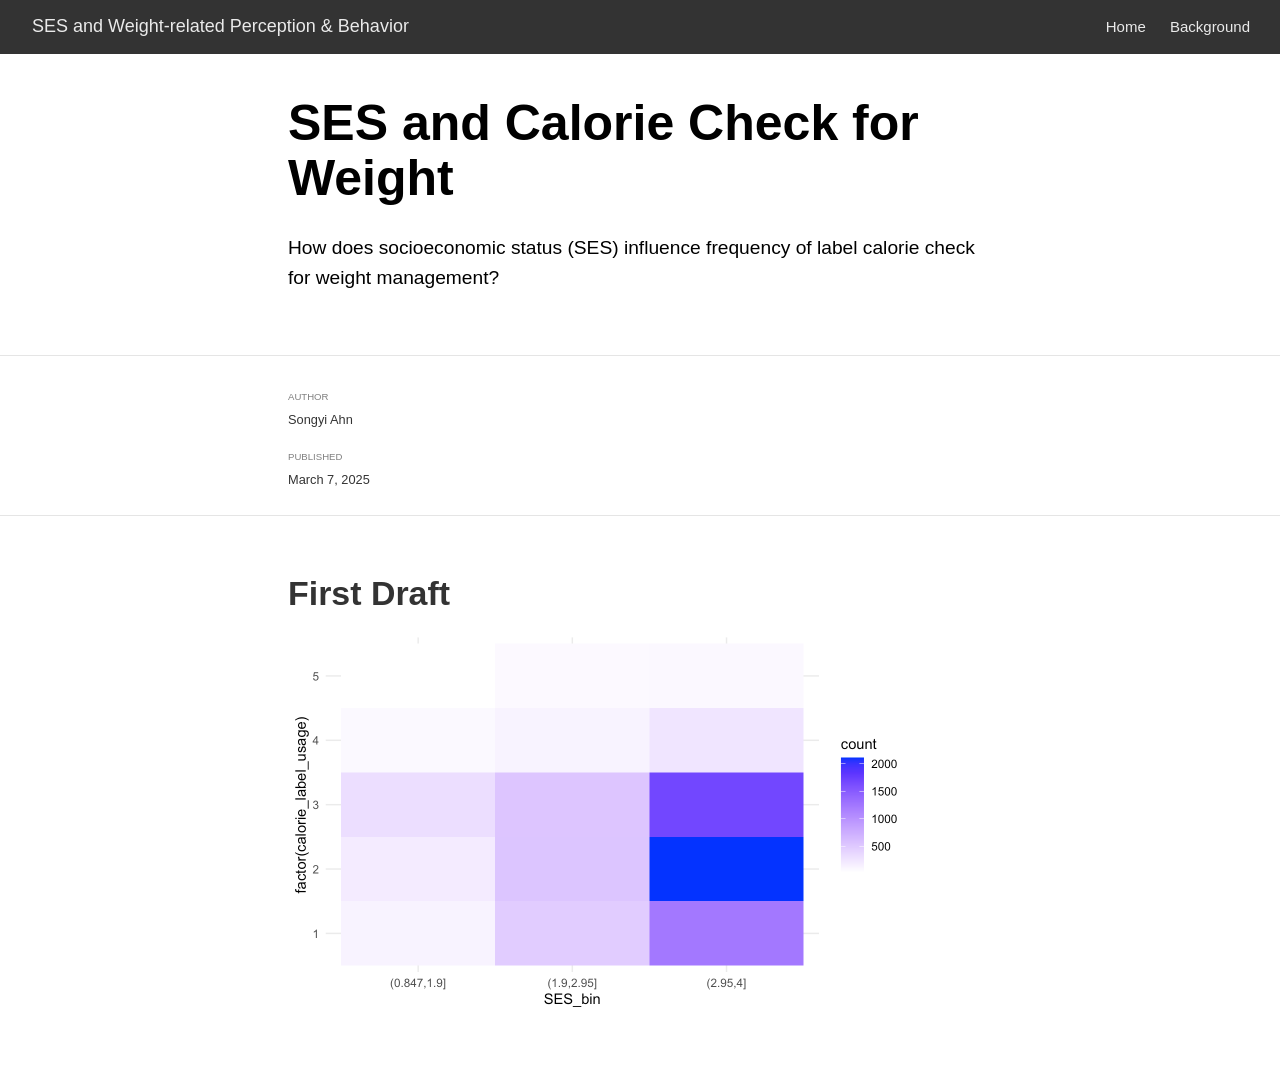
==== docs/posts/2025-03-07-ses-and-calorie-check-for-weight/index.html @ 49b65d19 "label check2" ====
<!DOCTYPE html>

<html xmlns="http://www.w3.org/1999/xhtml" lang="" xml:lang="">

<head>
  <meta charset="utf-8"/>
  <meta name="viewport" content="width=device-width, initial-scale=1"/>
  <meta http-equiv="X-UA-Compatible" content="IE=Edge,chrome=1"/>
  <meta name="generator" content="distill" />

  <style type="text/css">
  /* Hide doc at startup (prevent jankiness while JS renders/transforms) */
  body {
    visibility: hidden;
  }
  </style>

 <!--radix_placeholder_import_source-->
 <!--/radix_placeholder_import_source-->

<style type="text/css">code{white-space: pre;}</style>
<style type="text/css" data-origin="pandoc">
pre > code.sourceCode { white-space: pre; position: relative; }
pre > code.sourceCode > span { line-height: 1.25; }
pre > code.sourceCode > span:empty { height: 1.2em; }
.sourceCode { overflow: visible; }
code.sourceCode > span { color: inherit; text-decoration: inherit; }
div.sourceCode { margin: 1em 0; }
pre.sourceCode { margin: 0; }
@media screen {
div.sourceCode { overflow: auto; }
}
@media print {
pre > code.sourceCode { white-space: pre-wrap; }
pre > code.sourceCode > span { display: inline-block; text-indent: -5em; padding-left: 5em; }
}
pre.numberSource code
  { counter-reset: source-line 0; }
pre.numberSource code > span
  { position: relative; left: -4em; counter-increment: source-line; }
pre.numberSource code > span > a:first-child::before
  { content: counter(source-line);
    position: relative; left: -1em; text-align: right; vertical-align: baseline;
    border: none; display: inline-block;
    -webkit-touch-callout: none; -webkit-user-select: none;
    -khtml-user-select: none; -moz-user-select: none;
    -ms-user-select: none; user-select: none;
    padding: 0 4px; width: 4em;
    color: #aaaaaa;
  }
pre.numberSource { margin-left: 3em; border-left: 1px solid #aaaaaa;  padding-left: 4px; }
div.sourceCode
  { color: #00769e; background-color: #f1f3f5; }
@media screen {
pre > code.sourceCode > span > a:first-child::before { text-decoration: underline; }
}
code span { color: #00769e; } /* Normal */
code span.al { color: #ad0000; } /* Alert */
code span.an { color: #5e5e5e; } /* Annotation */
code span.at { color: #657422; } /* Attribute */
code span.bn { color: #ad0000; } /* BaseN */
code span.bu { } /* BuiltIn */
code span.cf { color: #00769e; } /* ControlFlow */
code span.ch { color: #20794d; } /* Char */
code span.cn { color: #8f5902; } /* Constant */
code span.co { color: #5e5e5e; } /* Comment */
code span.cv { color: #5e5e5e; font-style: italic; } /* CommentVar */
code span.do { color: #5e5e5e; font-style: italic; } /* Documentation */
code span.dt { color: #ad0000; } /* DataType */
code span.dv { color: #ad0000; } /* DecVal */
code span.er { color: #ad0000; } /* Error */
code span.ex { } /* Extension */
code span.fl { color: #ad0000; } /* Float */
code span.fu { color: #4758ab; } /* Function */
code span.im { } /* Import */
code span.in { color: #5e5e5e; } /* Information */
code span.kw { color: #00769e; } /* Keyword */
code span.op { color: #5e5e5e; } /* Operator */
code span.ot { color: #00769e; } /* Other */
code span.pp { color: #ad0000; } /* Preprocessor */
code span.sc { color: #5e5e5e; } /* SpecialChar */
code span.ss { color: #20794d; } /* SpecialString */
code span.st { color: #20794d; } /* String */
code span.va { color: #111111; } /* Variable */
code span.vs { color: #20794d; } /* VerbatimString */
code span.wa { color: #5e5e5e; font-style: italic; } /* Warning */
</style>


  <!--radix_placeholder_meta_tags-->
<title>SES and Weight-related Perception &amp; Behavior: SES and Calorie Check for Weight</title>

<meta property="description" itemprop="description" content="How does socioeconomic status (SES) influence frequency of label calorie check for weight management?"/>


<!--  https://schema.org/Article -->
<meta property="article:published" itemprop="datePublished" content="2025-03-07"/>
<meta property="article:created" itemprop="dateCreated" content="2025-03-07"/>
<meta name="article:author" content="Songyi Ahn"/>

<!--  https://developers.facebook.com/docs/sharing/webmasters#markup -->
<meta property="og:title" content="SES and Weight-related Perception &amp; Behavior: SES and Calorie Check for Weight"/>
<meta property="og:type" content="article"/>
<meta property="og:description" content="How does socioeconomic status (SES) influence frequency of label calorie check for weight management?"/>
<meta property="og:locale" content="en_US"/>
<meta property="og:site_name" content="SES and Weight-related Perception &amp; Behavior"/>

<!--  https://dev.twitter.com/cards/types/summary -->
<meta property="twitter:card" content="summary"/>
<meta property="twitter:title" content="SES and Weight-related Perception &amp; Behavior: SES and Calorie Check for Weight"/>
<meta property="twitter:description" content="How does socioeconomic status (SES) influence frequency of label calorie check for weight management?"/>

<!--/radix_placeholder_meta_tags-->
  <!--radix_placeholder_rmarkdown_metadata-->

<script type="text/json" id="radix-rmarkdown-metadata">
{"type":"list","attributes":{"names":{"type":"character","attributes":{},"value":["title","description","author","date","output"]}},"value":[{"type":"character","attributes":{},"value":["SES and Calorie Check for Weight"]},{"type":"character","attributes":{},"value":["How does socioeconomic status (SES) influence frequency of label calorie check for weight management?"]},{"type":"list","attributes":{},"value":[{"type":"list","attributes":{"names":{"type":"character","attributes":{},"value":["name"]}},"value":[{"type":"character","attributes":{},"value":["Songyi Ahn"]}]}]},{"type":"character","attributes":{},"value":["2025-03-07"]},{"type":"list","attributes":{"names":{"type":"character","attributes":{},"value":["distill::distill_article"]}},"value":[{"type":"list","attributes":{"names":{"type":"character","attributes":{},"value":["self_contained"]}},"value":[{"type":"logical","attributes":{},"value":[false]}]}]}]}
</script>
<!--/radix_placeholder_rmarkdown_metadata-->
  
  <script type="text/json" id="radix-resource-manifest">
  {"type":"character","attributes":{},"value":["ses-and-calorie-check-for-weight_files/figure-html5/unnamed-chunk-3-1.png"]}
  </script>
  <!--radix_placeholder_navigation_in_header-->
<meta name="distill:offset" content="../.."/>

<script type="application/javascript">

  window.headroom_prevent_pin = false;

  window.document.addEventListener("DOMContentLoaded", function (event) {

    // initialize headroom for banner
    var header = $('header').get(0);
    var headerHeight = header.offsetHeight;
    var headroom = new Headroom(header, {
      tolerance: 5,
      onPin : function() {
        if (window.headroom_prevent_pin) {
          window.headroom_prevent_pin = false;
          headroom.unpin();
        }
      }
    });
    headroom.init();
    if(window.location.hash)
      headroom.unpin();
    $(header).addClass('headroom--transition');

    // offset scroll location for banner on hash change
    // (see: https://github.com/WickyNilliams/headroom.js/issues/38)
    window.addEventListener("hashchange", function(event) {
      window.scrollTo(0, window.pageYOffset - (headerHeight + 25));
    });

    // responsive menu
    $('.distill-site-header').each(function(i, val) {
      var topnav = $(this);
      var toggle = topnav.find('.nav-toggle');
      toggle.on('click', function() {
        topnav.toggleClass('responsive');
      });
    });

    // nav dropdowns
    $('.nav-dropbtn').click(function(e) {
      $(this).next('.nav-dropdown-content').toggleClass('nav-dropdown-active');
      $(this).parent().siblings('.nav-dropdown')
         .children('.nav-dropdown-content').removeClass('nav-dropdown-active');
    });
    $("body").click(function(e){
      $('.nav-dropdown-content').removeClass('nav-dropdown-active');
    });
    $(".nav-dropdown").click(function(e){
      e.stopPropagation();
    });
  });
</script>

<style type="text/css">

/* Theme (user-documented overrideables for nav appearance) */

.distill-site-nav {
  color: rgba(255, 255, 255, 0.8);
  background-color: #0F2E3D;
  font-size: 15px;
  font-weight: 300;
}

.distill-site-nav a {
  color: inherit;
  text-decoration: none;
}

.distill-site-nav a:hover {
  color: white;
}

@media print {
  .distill-site-nav {
    display: none;
  }
}

.distill-site-header {

}

.distill-site-footer {

}


/* Site Header */

.distill-site-header {
  width: 100%;
  box-sizing: border-box;
  z-index: 3;
}

.distill-site-header .nav-left {
  display: inline-block;
  margin-left: 8px;
}

@media screen and (max-width: 768px) {
  .distill-site-header .nav-left {
    margin-left: 0;
  }
}


.distill-site-header .nav-right {
  float: right;
  margin-right: 8px;
}

.distill-site-header a,
.distill-site-header .title {
  display: inline-block;
  text-align: center;
  padding: 14px 10px 14px 10px;
}

.distill-site-header .title {
  font-size: 18px;
  min-width: 150px;
}

.distill-site-header .logo {
  padding: 0;
}

.distill-site-header .logo img {
  display: none;
  max-height: 20px;
  width: auto;
  margin-bottom: -4px;
}

.distill-site-header .nav-image img {
  max-height: 18px;
  width: auto;
  display: inline-block;
  margin-bottom: -3px;
}



@media screen and (min-width: 1000px) {
  .distill-site-header .logo img {
    display: inline-block;
  }
  .distill-site-header .nav-left {
    margin-left: 20px;
  }
  .distill-site-header .nav-right {
    margin-right: 20px;
  }
  .distill-site-header .title {
    padding-left: 12px;
  }
}


.distill-site-header .nav-toggle {
  display: none;
}

.nav-dropdown {
  display: inline-block;
  position: relative;
}

.nav-dropdown .nav-dropbtn {
  border: none;
  outline: none;
  color: rgba(255, 255, 255, 0.8);
  padding: 16px 10px;
  background-color: transparent;
  font-family: inherit;
  font-size: inherit;
  font-weight: inherit;
  margin: 0;
  margin-top: 1px;
  z-index: 2;
}

.nav-dropdown-content {
  display: none;
  position: absolute;
  background-color: white;
  min-width: 200px;
  border: 1px solid rgba(0,0,0,0.15);
  border-radius: 4px;
  box-shadow: 0px 8px 16px 0px rgba(0,0,0,0.1);
  z-index: 1;
  margin-top: 2px;
  white-space: nowrap;
  padding-top: 4px;
  padding-bottom: 4px;
}

.nav-dropdown-content hr {
  margin-top: 4px;
  margin-bottom: 4px;
  border: none;
  border-bottom: 1px solid rgba(0, 0, 0, 0.1);
}

.nav-dropdown-active {
  display: block;
}

.nav-dropdown-content a, .nav-dropdown-content .nav-dropdown-header {
  color: black;
  padding: 6px 24px;
  text-decoration: none;
  display: block;
  text-align: left;
}

.nav-dropdown-content .nav-dropdown-header {
  display: block;
  padding: 5px 24px;
  padding-bottom: 0;
  text-transform: uppercase;
  font-size: 14px;
  color: #999999;
  white-space: nowrap;
}

.nav-dropdown:hover .nav-dropbtn {
  color: white;
}

.nav-dropdown-content a:hover {
  background-color: #ddd;
  color: black;
}

.nav-right .nav-dropdown-content {
  margin-left: -45%;
  right: 0;
}

@media screen and (max-width: 768px) {
  .distill-site-header a, .distill-site-header .nav-dropdown  {display: none;}
  .distill-site-header a.nav-toggle {
    float: right;
    display: block;
  }
  .distill-site-header .title {
    margin-left: 0;
  }
  .distill-site-header .nav-right {
    margin-right: 0;
  }
  .distill-site-header {
    overflow: hidden;
  }
  .nav-right .nav-dropdown-content {
    margin-left: 0;
  }
}


@media screen and (max-width: 768px) {
  .distill-site-header.responsive {position: relative; min-height: 500px; }
  .distill-site-header.responsive a.nav-toggle {
    position: absolute;
    right: 0;
    top: 0;
  }
  .distill-site-header.responsive a,
  .distill-site-header.responsive .nav-dropdown {
    display: block;
    text-align: left;
  }
  .distill-site-header.responsive .nav-left,
  .distill-site-header.responsive .nav-right {
    width: 100%;
  }
  .distill-site-header.responsive .nav-dropdown {float: none;}
  .distill-site-header.responsive .nav-dropdown-content {position: relative;}
  .distill-site-header.responsive .nav-dropdown .nav-dropbtn {
    display: block;
    width: 100%;
    text-align: left;
  }
}

/* Site Footer */

.distill-site-footer {
  width: 100%;
  overflow: hidden;
  box-sizing: border-box;
  z-index: 3;
  margin-top: 30px;
  padding-top: 30px;
  padding-bottom: 30px;
  text-align: center;
}

/* Headroom */

d-title {
  padding-top: 6rem;
}

@media print {
  d-title {
    padding-top: 4rem;
  }
}

.headroom {
  z-index: 1000;
  position: fixed;
  top: 0;
  left: 0;
  right: 0;
}

.headroom--transition {
  transition: all .4s ease-in-out;
}

.headroom--unpinned {
  top: -100px;
}

.headroom--pinned {
  top: 0;
}

/* adjust viewport for navbar height */
/* helps vertically center bootstrap (non-distill) content */
.min-vh-100 {
  min-height: calc(100vh - 100px) !important;
}

</style>

<script src="../../site_libs/jquery-3.6.0/jquery-3.6.0.min.js"></script>
<link href="../../site_libs/font-awesome-6.5.2/css/all.min.css" rel="stylesheet"/>
<link href="../../site_libs/font-awesome-6.5.2/css/v4-shims.min.css" rel="stylesheet"/>
<script src="../../site_libs/headroom-0.9.4/headroom.min.js"></script>
<script src="../../site_libs/autocomplete-0.37.1/autocomplete.min.js"></script>
<script src="../../site_libs/fuse-6.4.1/fuse.min.js"></script>

<script type="application/javascript">

function getMeta(metaName) {
  var metas = document.getElementsByTagName('meta');
  for (let i = 0; i < metas.length; i++) {
    if (metas[i].getAttribute('name') === metaName) {
      return metas[i].getAttribute('content');
    }
  }
  return '';
}

function offsetURL(url) {
  var offset = getMeta('distill:offset');
  return offset ? offset + '/' + url : url;
}

function createFuseIndex() {

  // create fuse index
  var options = {
    keys: [
      { name: 'title', weight: 20 },
      { name: 'categories', weight: 15 },
      { name: 'description', weight: 10 },
      { name: 'contents', weight: 5 },
    ],
    ignoreLocation: true,
    threshold: 0
  };
  var fuse = new window.Fuse([], options);

  // fetch the main search.json
  return fetch(offsetURL('search.json'))
    .then(function(response) {
      if (response.status == 200) {
        return response.json().then(function(json) {
          // index main articles
          json.articles.forEach(function(article) {
            fuse.add(article);
          });
          // download collections and index their articles
          return Promise.all(json.collections.map(function(collection) {
            return fetch(offsetURL(collection)).then(function(response) {
              if (response.status === 200) {
                return response.json().then(function(articles) {
                  articles.forEach(function(article) {
                    fuse.add(article);
                  });
                })
              } else {
                return Promise.reject(
                  new Error('Unexpected status from search index request: ' +
                            response.status)
                );
              }
            });
          })).then(function() {
            return fuse;
          });
        });

      } else {
        return Promise.reject(
          new Error('Unexpected status from search index request: ' +
                      response.status)
        );
      }
    });
}

window.document.addEventListener("DOMContentLoaded", function (event) {

  // get search element (bail if we don't have one)
  var searchEl = window.document.getElementById('distill-search');
  if (!searchEl)
    return;

  createFuseIndex()
    .then(function(fuse) {

      // make search box visible
      searchEl.classList.remove('hidden');

      // initialize autocomplete
      var options = {
        autoselect: true,
        hint: false,
        minLength: 2,
      };
      window.autocomplete(searchEl, options, [{
        source: function(query, callback) {
          const searchOptions = {
            isCaseSensitive: false,
            shouldSort: true,
            minMatchCharLength: 2,
            limit: 10,
          };
          var results = fuse.search(query, searchOptions);
          callback(results
            .map(function(result) { return result.item; })
          );
        },
        templates: {
          suggestion: function(suggestion) {
            var img = suggestion.preview && Object.keys(suggestion.preview).length > 0
              ? `<img src="${offsetURL(suggestion.preview)}"</img>`
              : '';
            var html = `
              <div class="search-item">
                <h3>${suggestion.title}</h3>
                <div class="search-item-description">
                  ${suggestion.description || ''}
                </div>
                <div class="search-item-preview">
                  ${img}
                </div>
              </div>
            `;
            return html;
          }
        }
      }]).on('autocomplete:selected', function(event, suggestion) {
        window.location.href = offsetURL(suggestion.path);
      });
      // remove inline display style on autocompleter (we want to
      // manage responsive display via css)
      $('.algolia-autocomplete').css("display", "");
    })
    .catch(function(error) {
      console.log(error);
    });

});

</script>

<style type="text/css">

.nav-search {
  font-size: x-small;
}

/* Algolioa Autocomplete */

.algolia-autocomplete {
  display: inline-block;
  margin-left: 10px;
  vertical-align: sub;
  background-color: white;
  color: black;
  padding: 6px;
  padding-top: 8px;
  padding-bottom: 0;
  border-radius: 6px;
  border: 1px #0F2E3D solid;
  width: 180px;
}


@media screen and (max-width: 768px) {
  .distill-site-nav .algolia-autocomplete {
    display: none;
    visibility: hidden;
  }
  .distill-site-nav.responsive .algolia-autocomplete {
    display: inline-block;
    visibility: visible;
  }
  .distill-site-nav.responsive .algolia-autocomplete .aa-dropdown-menu {
    margin-left: 0;
    width: 400px;
    max-height: 400px;
  }
}

.algolia-autocomplete .aa-input, .algolia-autocomplete .aa-hint {
  width: 90%;
  outline: none;
  border: none;
}

.algolia-autocomplete .aa-hint {
  color: #999;
}
.algolia-autocomplete .aa-dropdown-menu {
  width: 550px;
  max-height: 70vh;
  overflow-x: visible;
  overflow-y: scroll;
  padding: 5px;
  margin-top: 3px;
  margin-left: -150px;
  background-color: #fff;
  border-radius: 5px;
  border: 1px solid #999;
  border-top: none;
}

.algolia-autocomplete .aa-dropdown-menu .aa-suggestion {
  cursor: pointer;
  padding: 5px 4px;
  border-bottom: 1px solid #eee;
}

.algolia-autocomplete .aa-dropdown-menu .aa-suggestion:last-of-type {
  border-bottom: none;
  margin-bottom: 2px;
}

.algolia-autocomplete .aa-dropdown-menu .aa-suggestion .search-item {
  overflow: hidden;
  font-size: 0.8em;
  line-height: 1.4em;
}

.algolia-autocomplete .aa-dropdown-menu .aa-suggestion .search-item h3 {
  font-size: 1rem;
  margin-block-start: 0;
  margin-block-end: 5px;
}

.algolia-autocomplete .aa-dropdown-menu .aa-suggestion .search-item-description {
  display: inline-block;
  overflow: hidden;
  height: 2.8em;
  width: 80%;
  margin-right: 4%;
}

.algolia-autocomplete .aa-dropdown-menu .aa-suggestion .search-item-preview {
  display: inline-block;
  width: 15%;
}

.algolia-autocomplete .aa-dropdown-menu .aa-suggestion .search-item-preview img {
  height: 3em;
  width: auto;
  display: none;
}

.algolia-autocomplete .aa-dropdown-menu .aa-suggestion .search-item-preview img[src] {
  display: initial;
}

.algolia-autocomplete .aa-dropdown-menu .aa-suggestion.aa-cursor {
  background-color: #eee;
}
.algolia-autocomplete .aa-dropdown-menu .aa-suggestion em {
  font-weight: bold;
  font-style: normal;
}

</style>


<!--/radix_placeholder_navigation_in_header-->
  <!--radix_placeholder_distill-->

<style type="text/css">

body {
  background-color: white;
}

.pandoc-table {
  width: 100%;
}

.pandoc-table>caption {
  margin-bottom: 10px;
}

.pandoc-table th:not([align]) {
  text-align: left;
}

.pagedtable-footer {
  font-size: 15px;
}

d-byline .byline {
  grid-template-columns: 2fr 2fr;
}

d-byline .byline h3 {
  margin-block-start: 1.5em;
}

d-byline .byline .authors-affiliations h3 {
  margin-block-start: 0.5em;
}

.authors-affiliations .orcid-id {
  width: 16px;
  height:16px;
  margin-left: 4px;
  margin-right: 4px;
  vertical-align: middle;
  padding-bottom: 2px;
}

d-title .dt-tags {
  margin-top: 1em;
  grid-column: text;
}

.dt-tags .dt-tag {
  text-decoration: none;
  display: inline-block;
  color: rgba(0,0,0,0.6);
  padding: 0em 0.4em;
  margin-right: 0.5em;
  margin-bottom: 0.4em;
  font-size: 70%;
  border: 1px solid rgba(0,0,0,0.2);
  border-radius: 3px;
  text-transform: uppercase;
  font-weight: 500;
}

d-article table.gt_table td,
d-article table.gt_table th {
  border-bottom: none;
  font-size: 100%;
}

.html-widget {
  margin-bottom: 2.0em;
}

.l-screen-inset {
  padding-right: 16px;
}

.l-screen .caption {
  margin-left: 10px;
}

.shaded {
  background: rgb(247, 247, 247);
  padding-top: 20px;
  padding-bottom: 20px;
  border-top: 1px solid rgba(0, 0, 0, 0.1);
  border-bottom: 1px solid rgba(0, 0, 0, 0.1);
}

.shaded .html-widget {
  margin-bottom: 0;
  border: 1px solid rgba(0, 0, 0, 0.1);
}

.shaded .shaded-content {
  background: white;
}

.text-output {
  margin-top: 0;
  line-height: 1.5em;
}

.hidden {
  display: none !important;
}

hr.section-separator {
  border: none;
  border-top: 1px solid rgba(0, 0, 0, 0.1);
  margin: 0px;
}


d-byline {
  border-top: none;
}

d-article {
  padding-top: 2.5rem;
  padding-bottom: 30px;
  border-top: none;
}

d-appendix {
  padding-top: 30px;
}

d-article>p>img {
  width: 100%;
}

d-article h2 {
  margin: 1rem 0 1.5rem 0;
}

d-article h3 {
  margin-top: 1.5rem;
}

d-article iframe {
  border: 1px solid rgba(0, 0, 0, 0.1);
  margin-bottom: 2.0em;
  width: 100%;
}

/* Tweak code blocks */

d-article div.sourceCode code,
d-article pre code {
  font-family: Consolas, Monaco, 'Andale Mono', 'Ubuntu Mono', monospace;
}

d-article pre,
d-article div.sourceCode,
d-article div.sourceCode pre {
  overflow: auto;
}

d-article div.sourceCode {
  background-color: white;
}

d-article div.sourceCode pre {
  padding-left: 10px;
  font-size: 12px;
  border-left: 2px solid rgba(0,0,0,0.1);
}

d-article pre {
  font-size: 12px;
  color: black;
  background: none;
  margin-top: 0;
  text-align: left;
  white-space: pre;
  word-spacing: normal;
  word-break: normal;
  word-wrap: normal;
  line-height: 1.5;

  -moz-tab-size: 4;
  -o-tab-size: 4;
  tab-size: 4;

  -webkit-hyphens: none;
  -moz-hyphens: none;
  -ms-hyphens: none;
  hyphens: none;
}

d-article pre a {
  border-bottom: none;
}

d-article pre a:hover {
  border-bottom: none;
  text-decoration: underline;
}

d-article details {
  grid-column: text;
  margin-bottom: 0.8em;
}

@media(min-width: 768px) {

d-article pre,
d-article div.sourceCode,
d-article div.sourceCode pre {
  overflow: visible !important;
}

d-article div.sourceCode pre {
  padding-left: 18px;
  font-size: 14px;
}

/* tweak for Pandoc numbered line within distill */
d-article pre.numberSource code > span {
    left: -2em;
}

d-article pre {
  font-size: 14px;
}

}

figure img.external {
  background: white;
  border: 1px solid rgba(0, 0, 0, 0.1);
  box-shadow: 0 1px 8px rgba(0, 0, 0, 0.1);
  padding: 18px;
  box-sizing: border-box;
}

/* CSS for d-contents */

.d-contents {
  grid-column: text;
  color: rgba(0,0,0,0.8);
  font-size: 0.9em;
  padding-bottom: 1em;
  margin-bottom: 1em;
  padding-bottom: 0.5em;
  margin-bottom: 1em;
  padding-left: 0.25em;
  justify-self: start;
}

@media(min-width: 1000px) {
  .d-contents.d-contents-float {
    height: 0;
    grid-column-start: 1;
    grid-column-end: 4;
    justify-self: center;
    padding-right: 3em;
    padding-left: 2em;
  }
}

.d-contents nav h3 {
  font-size: 18px;
  margin-top: 0;
  margin-bottom: 1em;
}

.d-contents li {
  list-style-type: none
}

.d-contents nav > ul {
  padding-left: 0;
}

.d-contents ul {
  padding-left: 1em
}

.d-contents nav ul li {
  margin-top: 0.6em;
  margin-bottom: 0.2em;
}

.d-contents nav a {
  font-size: 13px;
  border-bottom: none;
  text-decoration: none
  color: rgba(0, 0, 0, 0.8);
}

.d-contents nav a:hover {
  text-decoration: underline solid rgba(0, 0, 0, 0.6)
}

.d-contents nav > ul > li > a {
  font-weight: 600;
}

.d-contents nav > ul > li > ul {
  font-weight: inherit;
}

.d-contents nav > ul > li > ul > li {
  margin-top: 0.2em;
}


.d-contents nav ul {
  margin-top: 0;
  margin-bottom: 0.25em;
}

.d-article-with-toc h2:nth-child(2) {
  margin-top: 0;
}


/* Figure */

.figure {
  position: relative;
  margin-bottom: 2.5em;
  margin-top: 1.5em;
}

.figure .caption {
  color: rgba(0, 0, 0, 0.6);
  font-size: 12px;
  line-height: 1.5em;
}

.figure img.external {
  background: white;
  border: 1px solid rgba(0, 0, 0, 0.1);
  box-shadow: 0 1px 8px rgba(0, 0, 0, 0.1);
  padding: 18px;
  box-sizing: border-box;
}

.figure .caption a {
  color: rgba(0, 0, 0, 0.6);
}

.figure .caption b,
.figure .caption strong, {
  font-weight: 600;
  color: rgba(0, 0, 0, 1.0);
}

/* Citations */

d-article .citation {
  color: inherit;
  cursor: inherit;
}

div.hanging-indent{
  margin-left: 1em; text-indent: -1em;
}

/* Citation hover box */

.tippy-box[data-theme~=light-border] {
  background-color: rgba(250, 250, 250, 0.95);
}

.tippy-content > p {
  margin-bottom: 0;
  padding: 2px;
}


/* Tweak 1000px media break to show more text */

@media(min-width: 1000px) {
  .base-grid,
  distill-header,
  d-title,
  d-abstract,
  d-article,
  d-appendix,
  distill-appendix,
  d-byline,
  d-footnote-list,
  d-citation-list,
  distill-footer {
    grid-template-columns: [screen-start] 1fr [page-start kicker-start] 80px [middle-start] 50px [text-start kicker-end] 65px 65px 65px 65px 65px 65px 65px 65px [text-end gutter-start] 65px [middle-end] 65px [page-end gutter-end] 1fr [screen-end];
    grid-column-gap: 16px;
  }

  .grid {
    grid-column-gap: 16px;
  }

  d-article {
    font-size: 1.06rem;
    line-height: 1.7em;
  }
  figure .caption, .figure .caption, figure figcaption {
    font-size: 13px;
  }
}

@media(min-width: 1180px) {
  .base-grid,
  distill-header,
  d-title,
  d-abstract,
  d-article,
  d-appendix,
  distill-appendix,
  d-byline,
  d-footnote-list,
  d-citation-list,
  distill-footer {
    grid-template-columns: [screen-start] 1fr [page-start kicker-start] 60px [middle-start] 60px [text-start kicker-end] 60px 60px 60px 60px 60px 60px 60px 60px [text-end gutter-start] 60px [middle-end] 60px [page-end gutter-end] 1fr [screen-end];
    grid-column-gap: 32px;
  }

  .grid {
    grid-column-gap: 32px;
  }
}


/* Get the citation styles for the appendix (not auto-injected on render since
   we do our own rendering of the citation appendix) */

d-appendix .citation-appendix,
.d-appendix .citation-appendix {
  font-size: 11px;
  line-height: 15px;
  border-left: 1px solid rgba(0, 0, 0, 0.1);
  padding-left: 18px;
  border: 1px solid rgba(0,0,0,0.1);
  background: rgba(0, 0, 0, 0.02);
  padding: 10px 18px;
  border-radius: 3px;
  color: rgba(150, 150, 150, 1);
  overflow: hidden;
  margin-top: -12px;
  white-space: pre-wrap;
  word-wrap: break-word;
}

/* Include appendix styles here so they can be overridden */

d-appendix {
  contain: layout style;
  font-size: 0.8em;
  line-height: 1.7em;
  margin-top: 60px;
  margin-bottom: 0;
  border-top: 1px solid rgba(0, 0, 0, 0.1);
  color: rgba(0,0,0,0.5);
  padding-top: 60px;
  padding-bottom: 48px;
}

d-appendix h3 {
  grid-column: page-start / text-start;
  font-size: 15px;
  font-weight: 500;
  margin-top: 1em;
  margin-bottom: 0;
  color: rgba(0,0,0,0.65);
}

d-appendix h3 + * {
  margin-top: 1em;
}

d-appendix ol {
  padding: 0 0 0 15px;
}

@media (min-width: 768px) {
  d-appendix ol {
    padding: 0 0 0 30px;
    margin-left: -30px;
  }
}

d-appendix li {
  margin-bottom: 1em;
}

d-appendix a {
  color: rgba(0, 0, 0, 0.6);
}

d-appendix > * {
  grid-column: text;
}

d-appendix > d-footnote-list,
d-appendix > d-citation-list,
d-appendix > distill-appendix {
  grid-column: screen;
}

/* Include footnote styles here so they can be overridden */

d-footnote-list {
  contain: layout style;
}

d-footnote-list > * {
  grid-column: text;
}

d-footnote-list a.footnote-backlink {
  color: rgba(0,0,0,0.3);
  padding-left: 0.5em;
}



/* Anchor.js */

.anchorjs-link {
  /*transition: all .25s linear; */
  text-decoration: none;
  border-bottom: none;
}
*:hover > .anchorjs-link {
  margin-left: -1.125em !important;
  text-decoration: none;
  border-bottom: none;
}

/* Social footer */

.social_footer {
  margin-top: 30px;
  margin-bottom: 0;
  color: rgba(0,0,0,0.67);
}

.disqus-comments {
  margin-right: 30px;
}

.disqus-comment-count {
  border-bottom: 1px solid rgba(0, 0, 0, 0.4);
  cursor: pointer;
}

#disqus_thread {
  margin-top: 30px;
}

.article-sharing a {
  border-bottom: none;
  margin-right: 8px;
}

.article-sharing a:hover {
  border-bottom: none;
}

.sidebar-section.subscribe {
  font-size: 12px;
  line-height: 1.6em;
}

.subscribe p {
  margin-bottom: 0.5em;
}


.article-footer .subscribe {
  font-size: 15px;
  margin-top: 45px;
}


.sidebar-section.custom {
  font-size: 12px;
  line-height: 1.6em;
}

.custom p {
  margin-bottom: 0.5em;
}

/* Styles for listing layout (hide title) */
.layout-listing d-title, .layout-listing .d-title {
  display: none;
}

/* Styles for posts lists (not auto-injected) */


.posts-with-sidebar {
  padding-left: 45px;
  padding-right: 45px;
}

.posts-list .description h2,
.posts-list .description p {
  font-family: -apple-system, BlinkMacSystemFont, "Segoe UI", Roboto, Oxygen, Ubuntu, Cantarell, "Fira Sans", "Droid Sans", "Helvetica Neue", Arial, sans-serif;
}

.posts-list .description h2 {
  font-weight: 700;
  border-bottom: none;
  padding-bottom: 0;
}

.posts-list h2.post-tag {
  border-bottom: 1px solid rgba(0, 0, 0, 0.2);
  padding-bottom: 12px;
}
.posts-list {
  margin-top: 60px;
  margin-bottom: 24px;
}

.posts-list .post-preview {
  text-decoration: none;
  overflow: hidden;
  display: block;
  border-bottom: 1px solid rgba(0, 0, 0, 0.1);
  padding: 24px 0;
}

.post-preview-last {
  border-bottom: none !important;
}

.posts-list .posts-list-caption {
  grid-column: screen;
  font-weight: 400;
}

.posts-list .post-preview h2 {
  margin: 0 0 6px 0;
  line-height: 1.2em;
  font-style: normal;
  font-size: 24px;
}

.posts-list .post-preview p {
  margin: 0 0 12px 0;
  line-height: 1.4em;
  font-size: 16px;
}

.posts-list .post-preview .thumbnail {
  box-sizing: border-box;
  margin-bottom: 24px;
  position: relative;
  max-width: 500px;
}
.posts-list .post-preview img {
  width: 100%;
  display: block;
}

.posts-list .metadata {
  font-size: 12px;
  line-height: 1.4em;
  margin-bottom: 18px;
}

.posts-list .metadata > * {
  display: inline-block;
}

.posts-list .metadata .publishedDate {
  margin-right: 2em;
}

.posts-list .metadata .dt-authors {
  display: block;
  margin-top: 0.3em;
  margin-right: 2em;
}

.posts-list .dt-tags {
  display: block;
  line-height: 1em;
}

.posts-list .dt-tags .dt-tag {
  display: inline-block;
  color: rgba(0,0,0,0.6);
  padding: 0.3em 0.4em;
  margin-right: 0.2em;
  margin-bottom: 0.4em;
  font-size: 60%;
  border: 1px solid rgba(0,0,0,0.2);
  border-radius: 3px;
  text-transform: uppercase;
  font-weight: 500;
}

.posts-list img {
  opacity: 1;
}

.posts-list img[data-src] {
  opacity: 0;
}

.posts-more {
  clear: both;
}


.posts-sidebar {
  font-size: 16px;
}

.posts-sidebar h3 {
  font-size: 16px;
  margin-top: 0;
  margin-bottom: 0.5em;
  font-weight: 400;
  text-transform: uppercase;
}

.sidebar-section {
  margin-bottom: 30px;
}

.categories ul {
  list-style-type: none;
  margin: 0;
  padding: 0;
}

.categories li {
  color: rgba(0, 0, 0, 0.8);
  margin-bottom: 0;
}

.categories li>a {
  border-bottom: none;
}

.categories li>a:hover {
  border-bottom: 1px solid rgba(0, 0, 0, 0.4);
}

.categories .active {
  font-weight: 600;
}

.categories .category-count {
  color: rgba(0, 0, 0, 0.4);
}


@media(min-width: 768px) {
  .posts-list .post-preview h2 {
    font-size: 26px;
  }
  .posts-list .post-preview .thumbnail {
    float: right;
    width: 30%;
    margin-bottom: 0;
  }
  .posts-list .post-preview .description {
    float: left;
    width: 45%;
  }
  .posts-list .post-preview .metadata {
    float: left;
    width: 20%;
    margin-top: 8px;
  }
  .posts-list .post-preview p {
    margin: 0 0 12px 0;
    line-height: 1.5em;
    font-size: 16px;
  }
  .posts-with-sidebar .posts-list {
    float: left;
    width: 75%;
  }
  .posts-with-sidebar .posts-sidebar {
    float: right;
    width: 20%;
    margin-top: 60px;
    padding-top: 24px;
    padding-bottom: 24px;
  }
}


/* Improve display for browsers without grid (IE/Edge <= 15) */

.downlevel {
  line-height: 1.6em;
  font-family: -apple-system, BlinkMacSystemFont, "Segoe UI", Roboto, Oxygen, Ubuntu, Cantarell, "Fira Sans", "Droid Sans", "Helvetica Neue", Arial, sans-serif;
  margin: 0;
}

.downlevel .d-title {
  padding-top: 6rem;
  padding-bottom: 1.5rem;
}

.downlevel .d-title h1 {
  font-size: 50px;
  font-weight: 700;
  line-height: 1.1em;
  margin: 0 0 0.5rem;
}

.downlevel .d-title p {
  font-weight: 300;
  font-size: 1.2rem;
  line-height: 1.55em;
  margin-top: 0;
}

.downlevel .d-byline {
  padding-top: 0.8em;
  padding-bottom: 0.8em;
  font-size: 0.8rem;
  line-height: 1.8em;
}

.downlevel .section-separator {
  border: none;
  border-top: 1px solid rgba(0, 0, 0, 0.1);
}

.downlevel .d-article {
  font-size: 1.06rem;
  line-height: 1.7em;
  padding-top: 1rem;
  padding-bottom: 2rem;
}


.downlevel .d-appendix {
  padding-left: 0;
  padding-right: 0;
  max-width: none;
  font-size: 0.8em;
  line-height: 1.7em;
  margin-bottom: 0;
  color: rgba(0,0,0,0.5);
  padding-top: 40px;
  padding-bottom: 48px;
}

.downlevel .footnotes ol {
  padding-left: 13px;
}

.downlevel .base-grid,
.downlevel .distill-header,
.downlevel .d-title,
.downlevel .d-abstract,
.downlevel .d-article,
.downlevel .d-appendix,
.downlevel .distill-appendix,
.downlevel .d-byline,
.downlevel .d-footnote-list,
.downlevel .d-citation-list,
.downlevel .distill-footer,
.downlevel .appendix-bottom,
.downlevel .posts-container {
  padding-left: 40px;
  padding-right: 40px;
}

@media(min-width: 768px) {
  .downlevel .base-grid,
  .downlevel .distill-header,
  .downlevel .d-title,
  .downlevel .d-abstract,
  .downlevel .d-article,
  .downlevel .d-appendix,
  .downlevel .distill-appendix,
  .downlevel .d-byline,
  .downlevel .d-footnote-list,
  .downlevel .d-citation-list,
  .downlevel .distill-footer,
  .downlevel .appendix-bottom,
  .downlevel .posts-container {
  padding-left: 150px;
  padding-right: 150px;
  max-width: 900px;
}
}

.downlevel pre code {
  display: block;
  border-left: 2px solid rgba(0, 0, 0, .1);
  padding: 0 0 0 20px;
  font-size: 14px;
}

.downlevel code, .downlevel pre {
  color: black;
  background: none;
  font-family: Consolas, Monaco, 'Andale Mono', 'Ubuntu Mono', monospace;
  text-align: left;
  white-space: pre;
  word-spacing: normal;
  word-break: normal;
  word-wrap: normal;
  line-height: 1.5;

  -moz-tab-size: 4;
  -o-tab-size: 4;
  tab-size: 4;

  -webkit-hyphens: none;
  -moz-hyphens: none;
  -ms-hyphens: none;
  hyphens: none;
}

.downlevel .posts-list .post-preview {
  color: inherit;
}



</style>

<script type="application/javascript">

function is_downlevel_browser() {
  if (bowser.isUnsupportedBrowser({ msie: "12", msedge: "16"},
                                 window.navigator.userAgent)) {
    return true;
  } else {
    return window.load_distill_framework === undefined;
  }
}

// show body when load is complete
function on_load_complete() {

  // add anchors
  if (window.anchors) {
    window.anchors.options.placement = 'left';
    window.anchors.add('d-article > h2, d-article > h3, d-article > h4, d-article > h5');
  }


  // set body to visible
  document.body.style.visibility = 'visible';

  // force redraw for leaflet widgets
  if (window.HTMLWidgets) {
    var maps = window.HTMLWidgets.findAll(".leaflet");
    $.each(maps, function(i, el) {
      var map = this.getMap();
      map.invalidateSize();
      map.eachLayer(function(layer) {
        if (layer instanceof L.TileLayer)
          layer.redraw();
      });
    });
  }

  // trigger 'shown' so htmlwidgets resize
  $('d-article').trigger('shown');
}

function init_distill() {

  init_common();

  // create front matter
  var front_matter = $('<d-front-matter></d-front-matter>');
  $('#distill-front-matter').wrap(front_matter);

  // create d-title
  $('.d-title').changeElementType('d-title');

  // separator
  var separator = '<hr class="section-separator" style="clear: both"/>';
  // prepend separator above appendix
  $('.d-byline').before(separator);
  $('.d-article').before(separator);

  // create d-byline
  var byline = $('<d-byline></d-byline>');
  $('.d-byline').replaceWith(byline);

  // create d-article
  var article = $('<d-article></d-article>');
  $('.d-article').wrap(article).children().unwrap();

  // move posts container into article
  $('.posts-container').appendTo($('d-article'));

  // create d-appendix
  $('.d-appendix').changeElementType('d-appendix');

  // flag indicating that we have appendix items
  var appendix = $('.appendix-bottom').children('h3').length > 0;

  // replace footnotes with <d-footnote>
  $('.footnote-ref').each(function(i, val) {
    appendix = true;
    var href = $(this).attr('href');
    var id = href.replace('#', '');
    var fn = $('#' + id);
    var fn_p = $('#' + id + '>p');
    fn_p.find('.footnote-back').remove();
    var text = fn_p.html();
    var dtfn = $('<d-footnote></d-footnote>');
    dtfn.html(text);
    $(this).replaceWith(dtfn);
  });
  // remove footnotes
  $('.footnotes').remove();

  // move refs into #references-listing
  $('#references-listing').replaceWith($('#refs'));

  $('h1.appendix, h2.appendix').each(function(i, val) {
    $(this).changeElementType('h3');
  });
  $('h3.appendix').each(function(i, val) {
    var id = $(this).attr('id');
    $('.d-contents a[href="#' + id + '"]').parent().remove();
    appendix = true;
    $(this).nextUntil($('h1, h2, h3')).addBack().appendTo($('d-appendix'));
  });

  // show d-appendix if we have appendix content
  $("d-appendix").css('display', appendix ? 'grid' : 'none');

  // localize layout chunks to just output
  $('.layout-chunk').each(function(i, val) {

    // capture layout
    var layout = $(this).attr('data-layout');

    // apply layout to markdown level block elements
    var elements = $(this).children().not('details, div.sourceCode, pre, script');
    elements.each(function(i, el) {
      var layout_div = $('<div class="' + layout + '"></div>');
      if (layout_div.hasClass('shaded')) {
        var shaded_content = $('<div class="shaded-content"></div>');
        $(this).wrap(shaded_content);
        $(this).parent().wrap(layout_div);
      } else {
        $(this).wrap(layout_div);
      }
    });


    // unwrap the layout-chunk div
    $(this).children().unwrap();
  });

  // remove code block used to force  highlighting css
  $('.distill-force-highlighting-css').parent().remove();

  // remove empty line numbers inserted by pandoc when using a
  // custom syntax highlighting theme, except when numbering line
  // in code chunk
  $('pre:not(.numberLines) code.sourceCode a:empty').remove();

  // load distill framework
  load_distill_framework();

  // wait for window.distillRunlevel == 4 to do post processing
  function distill_post_process() {

    if (!window.distillRunlevel || window.distillRunlevel < 4)
      return;

    // hide author/affiliations entirely if we have no authors
    var front_matter = JSON.parse($("#distill-front-matter").html());
    var have_authors = front_matter.authors && front_matter.authors.length > 0;
    if (!have_authors)
      $('d-byline').addClass('hidden');

    // article with toc class
    $('.d-contents').parent().addClass('d-article-with-toc');

    // strip links that point to #
    $('.authors-affiliations').find('a[href="#"]').removeAttr('href');

    // add orcid ids
    $('.authors-affiliations').find('.author').each(function(i, el) {
      var orcid_id = front_matter.authors[i].orcidID;
      var author_name = front_matter.authors[i].author
      if (orcid_id) {
        var a = $('<a></a>');
        a.attr('href', 'https://orcid.org/' + orcid_id);
        var img = $('<img></img>');
        img.addClass('orcid-id');
        img.attr('alt', author_name ? 'ORCID ID for ' + author_name : 'ORCID ID');
        img.attr('src','[data-uri]');
        a.append(img);
        $(this).append(a);
      }
    });

    // hide elements of author/affiliations grid that have no value
    function hide_byline_column(caption) {
      $('d-byline').find('h3:contains("' + caption + '")').parent().css('visibility', 'hidden');
    }

    // affiliations
    var have_affiliations = false;
    for (var i = 0; i<front_matter.authors.length; ++i) {
      var author = front_matter.authors[i];
      if (author.affiliation !== "&nbsp;") {
        have_affiliations = true;
        break;
      }
    }
    if (!have_affiliations)
      $('d-byline').find('h3:contains("Affiliations")').css('visibility', 'hidden');

    // published date
    if (!front_matter.publishedDate)
      hide_byline_column("Published");

    // document object identifier
    var doi = $('d-byline').find('h3:contains("DOI")');
    var doi_p = doi.next().empty();
    if (!front_matter.doi) {
      // if we have a citation and valid citationText then link to that
      if ($('#citation').length > 0 && front_matter.citationText) {
        doi.html('Citation');
        $('<a href="#citation"></a>')
          .text(front_matter.citationText)
          .appendTo(doi_p);
      } else {
        hide_byline_column("DOI");
      }
    } else {
      $('<a></a>')
         .attr('href', "https://doi.org/" + front_matter.doi)
         .html(front_matter.doi)
         .appendTo(doi_p);
    }

     // change plural form of authors/affiliations
    if (front_matter.authors.length === 1) {
      var grid = $('.authors-affiliations');
      grid.children('h3:contains("Authors")').text('Author');
      grid.children('h3:contains("Affiliations")').text('Affiliation');
    }

    // remove d-appendix and d-footnote-list local styles
    $('d-appendix > style:first-child').remove();
    $('d-footnote-list > style:first-child').remove();

    // move appendix-bottom entries to the bottom
    $('.appendix-bottom').appendTo('d-appendix').children().unwrap();
    $('.appendix-bottom').remove();

    // hoverable references
    $('span.citation[data-cites]').each(function() {
      const citeChild = $(this).children()[0]
      // Do not process if @xyz has been used without escaping and without bibliography activated
      // https://github.com/rstudio/distill/issues/466
      if (citeChild === undefined) return true

      if (citeChild.nodeName == "D-FOOTNOTE") {
        var fn = citeChild
        $(this).html(fn.shadowRoot.querySelector("sup"))
        $(this).id = fn.id
        fn.remove()
      }
      var refs = $(this).attr('data-cites').split(" ");
      var refHtml = refs.map(function(ref) {
        // Could use CSS.escape too here, we insure backward compatibility in navigator
        return "<p>" + $('div[id="ref-' + ref + '"]').html() + "</p>";
      }).join("\n");
      window.tippy(this, {
        allowHTML: true,
        content: refHtml,
        maxWidth: 500,
        interactive: true,
        interactiveBorder: 10,
        theme: 'light-border',
        placement: 'bottom-start'
      });
    });

    // fix footnotes in tables (#411)
    // replacing broken distill.pub feature
    $('table d-footnote').each(function() {
      // we replace internal showAtNode methode which is triggered when hovering a footnote
      this.hoverBox.showAtNode = function(node) {
        // ported from https://github.com/distillpub/template/pull/105/files
        calcOffset = function(elem) {
            let x = elem.offsetLeft;
            let y = elem.offsetTop;
            // Traverse upwards until an `absolute` element is found or `elem`
            // becomes null.
            while (elem = elem.offsetParent && elem.style.position != 'absolute') {
                x += elem.offsetLeft;
                y += elem.offsetTop;
            }

            return { left: x, top: y };
        }
        // https://developer.mozilla.org/en-US/docs/Web/API/HTMLElement/offsetTop
        const bbox = node.getBoundingClientRect();
        const offset = calcOffset(node);
        this.show([offset.left + bbox.width, offset.top + bbox.height]);
      }
    })

    // clear polling timer
    clearInterval(tid);

    // show body now that everything is ready
    on_load_complete();
  }

  var tid = setInterval(distill_post_process, 50);
  distill_post_process();

}

function init_downlevel() {

  init_common();

   // insert hr after d-title
  $('.d-title').after($('<hr class="section-separator"/>'));

  // check if we have authors
  var front_matter = JSON.parse($("#distill-front-matter").html());
  var have_authors = front_matter.authors && front_matter.authors.length > 0;

  // manage byline/border
  if (!have_authors)
    $('.d-byline').remove();
  $('.d-byline').after($('<hr class="section-separator"/>'));
  $('.d-byline a').remove();

  // remove toc
  $('.d-contents').remove();

  // move appendix elements
  $('h1.appendix, h2.appendix').each(function(i, val) {
    $(this).changeElementType('h3');
  });
  $('h3.appendix').each(function(i, val) {
    $(this).nextUntil($('h1, h2, h3')).addBack().appendTo($('.d-appendix'));
  });


  // inject headers into references and footnotes
  var refs_header = $('<h3></h3>');
  refs_header.text('References');
  $('#refs').prepend(refs_header);

  var footnotes_header = $('<h3></h3');
  footnotes_header.text('Footnotes');
  $('.footnotes').children('hr').first().replaceWith(footnotes_header);

  // move appendix-bottom entries to the bottom
  $('.appendix-bottom').appendTo('.d-appendix').children().unwrap();
  $('.appendix-bottom').remove();

  // remove appendix if it's empty
  if ($('.d-appendix').children().length === 0)
    $('.d-appendix').remove();

  // prepend separator above appendix
  $('.d-appendix').before($('<hr class="section-separator" style="clear: both"/>'));

  // trim code
  $('pre>code').each(function(i, val) {
    $(this).html($.trim($(this).html()));
  });

  // move posts-container right before article
  $('.posts-container').insertBefore($('.d-article'));

  $('body').addClass('downlevel');

  on_load_complete();
}


function init_common() {

  // jquery plugin to change element types
  (function($) {
    $.fn.changeElementType = function(newType) {
      var attrs = {};

      $.each(this[0].attributes, function(idx, attr) {
        attrs[attr.nodeName] = attr.nodeValue;
      });

      this.replaceWith(function() {
        return $("<" + newType + "/>", attrs).append($(this).contents());
      });
    };
  })(jQuery);

  // prevent underline for linked images
  $('a > img').parent().css({'border-bottom' : 'none'});

  // mark non-body figures created by knitr chunks as 100% width
  $('.layout-chunk').each(function(i, val) {
    var figures = $(this).find('img, .html-widget');
    // ignore leaflet img layers (#106)
    figures = figures.filter(':not(img[class*="leaflet"])')
    if ($(this).attr('data-layout') !== "l-body") {
      figures.css('width', '100%');
    } else {
      figures.css('max-width', '100%');
      figures.filter("[width]").each(function(i, val) {
        var fig = $(this);
        fig.css('width', fig.attr('width') + 'px');
      });

    }
  });

  // auto-append index.html to post-preview links in file: protocol
  // and in rstudio ide preview
  $('.post-preview').each(function(i, val) {
    if (window.location.protocol === "file:")
      $(this).attr('href', $(this).attr('href') + "index.html");
  });

  // get rid of index.html references in header
  if (window.location.protocol !== "file:") {
    $('.distill-site-header a[href]').each(function(i,val) {
      $(this).attr('href', $(this).attr('href').replace(/^index[.]html/, "./"));
    });
  }

  // add class to pandoc style tables
  $('tr.header').parent('thead').parent('table').addClass('pandoc-table');
  $('.kable-table').children('table').addClass('pandoc-table');

  // add figcaption style to table captions
  $('caption').parent('table').addClass("figcaption");

  // initialize posts list
  if (window.init_posts_list)
    window.init_posts_list();

  // implmement disqus comment link
  $('.disqus-comment-count').click(function() {
    window.headroom_prevent_pin = true;
    $('#disqus_thread').toggleClass('hidden');
    if (!$('#disqus_thread').hasClass('hidden')) {
      var offset = $(this).offset();
      $(window).resize();
      $('html, body').animate({
        scrollTop: offset.top - 35
      });
    }
  });
}

document.addEventListener('DOMContentLoaded', function() {
  if (is_downlevel_browser())
    init_downlevel();
  else
    window.addEventListener('WebComponentsReady', init_distill);
});

</script>

<style type="text/css">
/* base variables */

/* Edit the CSS properties in this file to create a custom
   Distill theme. Only edit values in the right column
   for each row; values shown are the CSS defaults.
   To return any property to the default,
   you may set its value to: unset
   All rows must end with a semi-colon.                      */

/* Optional: embed custom fonts here with `@import`          */
/* This must remain at the top of this file.                 */



html {
  /*-- Main font sizes --*/
  --title-size:      50px;
  --body-size:       1.06rem;
  --code-size:       14px;
  --aside-size:      12px;
  --fig-cap-size:    13px;
  /*-- Main font colors --*/
  --title-color:     #000000;
  --header-color:    rgba(0, 0, 0, 0.8);
  --body-color:      rgba(0, 0, 0, 0.8);
  --aside-color:     rgba(0, 0, 0, 0.6);
  --fig-cap-color:   rgba(0, 0, 0, 0.6);
  /*-- Specify custom fonts ~~~ must be imported above   --*/
  --heading-font:    sans-serif;
  --mono-font:       monospace;
  --body-font:       sans-serif;
  --navbar-font:     sans-serif;  /* websites + blogs only */
}

/*-- ARTICLE METADATA --*/
d-byline {
  --heading-size:    0.6rem;
  --heading-color:   rgba(0, 0, 0, 0.5);
  --body-size:       0.8rem;
  --body-color:      rgba(0, 0, 0, 0.8);
}

/*-- ARTICLE TABLE OF CONTENTS --*/
.d-contents {
  --heading-size:    18px;
  --contents-size:   13px;
}

/*-- ARTICLE APPENDIX --*/
d-appendix {
  --heading-size:    15px;
  --heading-color:   rgba(0, 0, 0, 0.65);
  --text-size:       0.8em;
  --text-color:      rgba(0, 0, 0, 0.5);
}

/*-- WEBSITE HEADER + FOOTER --*/
/* These properties only apply to Distill sites and blogs  */

.distill-site-header {
  --title-size:       18px;
  --text-color:       rgba(255, 255, 255, 0.8);
  --text-size:        15px;
  --hover-color:      white;
  --bkgd-color:       #0F2E3D;
}

.distill-site-footer {
  --text-color:       rgba(255, 255, 255, 0.8);
  --text-size:        15px;
  --hover-color:      white;
  --bkgd-color:       #0F2E3D;
}

/*-- Additional custom styles --*/
/* Add any additional CSS rules below                      */
</style>
<style type="text/css">
/* base variables */

/* Edit the CSS properties in this file to create a custom
   Distill theme. Only edit values in the right column
   for each row; values shown are the CSS defaults.
   To return any property to the default,
   you may set its value to: unset
   All rows must end with a semi-colon.                      */

/* Optional: embed custom fonts here with `@import`          */
/* This must remain at the top of this file.                 */



html {
  /*-- Main font sizes --*/
  --title-size:      50px;
  --body-size:       1.06rem;
  --code-size:       14px;
  --aside-size:      12px;
  --fig-cap-size:    13px;
  /*-- Main font colors --*/
  --title-color:     #000000;
  --header-color:    rgba(0, 0, 0, 0.8);
  --body-color:      rgba(0, 0, 0, 0.8);
  --aside-color:     rgba(0, 0, 0, 0.6);
  --fig-cap-color:   rgba(0, 0, 0, 0.6);
  /*-- Specify custom fonts ~~~ must be imported above   --*/
  --heading-font:    sans-serif;
  --mono-font:       monospace;
  --body-font:       sans-serif;
  --navbar-font:     sans-serif;  /* websites + blogs only */
}

/*-- ARTICLE METADATA --*/
d-byline {
  --heading-size:    0.6rem;
  --heading-color:   rgba(0, 0, 0, 0.5);
  --body-size:       0.8rem;
  --body-color:      rgba(0, 0, 0, 0.8);
}

/*-- ARTICLE TABLE OF CONTENTS --*/
.d-contents {
  --heading-size:    18px;
  --contents-size:   13px;
}

/*-- ARTICLE APPENDIX --*/
d-appendix {
  --heading-size:    15px;
  --heading-color:   rgba(0, 0, 0, 0.65);
  --text-size:       0.8em;
  --text-color:      rgba(0, 0, 0, 0.5);
}

/*-- WEBSITE HEADER + FOOTER --*/
/* These properties only apply to Distill sites and blogs  */

.distill-site-header {
  --title-size:       18px;
  --text-color:       #EAEAEA;
  --text-size:        15px;
  --hover-color:      white;
  --bkgd-color:       #333333;
}

.distill-site-footer {
  --text-color:       #EAEAEA;
  --text-size:        15px;
  --hover-color:      white;
  --bkgd-color:       #333333;
}

/*-- Additional custom styles --*/
/* Add any additional CSS rules below                      */
</style>
<style type="text/css">
/* base style */

/* FONT FAMILIES */

:root {
  --heading-default: -apple-system, BlinkMacSystemFont, "Segoe UI", Roboto, Oxygen, Ubuntu, Cantarell, "Fira Sans", "Droid Sans", "Helvetica Neue", Arial, sans-serif;
  --mono-default: Consolas, Monaco, 'Andale Mono', 'Ubuntu Mono', monospace;
  --body-default: -apple-system, BlinkMacSystemFont, "Segoe UI", Roboto, Oxygen, Ubuntu, Cantarell, "Fira Sans", "Droid Sans", "Helvetica Neue", Arial, sans-serif;
}

body,
.posts-list .post-preview p,
.posts-list .description p {
  font-family: var(--body-font), var(--body-default);
}

h1, h2, h3, h4, h5, h6,
.posts-list .post-preview h2,
.posts-list .description h2 {
  font-family: var(--heading-font), var(--heading-default);
}

d-article div.sourceCode code,
d-article pre code {
  font-family: var(--mono-font), var(--mono-default);
}


/*-- TITLE --*/
d-title h1,
.posts-list > h1 {
  color: var(--title-color, black);
}

d-title h1 {
  font-size: var(--title-size, 50px);
}

/*-- HEADERS --*/
d-article h1,
d-article h2,
d-article h3,
d-article h4,
d-article h5,
d-article h6 {
  color: var(--header-color, rgba(0, 0, 0, 0.8));
}

/*-- BODY --*/
d-article > p,  /* only text inside of <p> tags */
d-article > ul, /* lists */
d-article > ol {
  color: var(--body-color, rgba(0, 0, 0, 0.8));
  font-size: var(--body-size, 1.06rem);
}


/*-- CODE --*/
d-article div.sourceCode code,
d-article pre code {
  font-size: var(--code-size, 14px);
}

/*-- ASIDE --*/
d-article aside {
  font-size: var(--aside-size, 12px);
  color: var(--aside-color, rgba(0, 0, 0, 0.6));
}

/*-- FIGURE CAPTIONS --*/
figure .caption,
figure figcaption,
.figure .caption {
  font-size: var(--fig-cap-size, 13px);
  color: var(--fig-cap-color, rgba(0, 0, 0, 0.6));
}

/*-- METADATA --*/
d-byline h3 {
  font-size: var(--heading-size, 0.6rem);
  color: var(--heading-color, rgba(0, 0, 0, 0.5));
}

d-byline {
  font-size: var(--body-size, 0.8rem);
  color: var(--body-color, rgba(0, 0, 0, 0.8));
}

d-byline a,
d-article d-byline a {
  color: var(--body-color, rgba(0, 0, 0, 0.8));
}

/*-- TABLE OF CONTENTS --*/
.d-contents nav h3 {
  font-size: var(--heading-size, 18px);
}

.d-contents nav a {
  font-size: var(--contents-size, 13px);
}

/*-- APPENDIX --*/
d-appendix h3 {
  font-size: var(--heading-size, 15px);
  color: var(--heading-color, rgba(0, 0, 0, 0.65));
}

d-appendix {
  font-size: var(--text-size, 0.8em);
  color: var(--text-color, rgba(0, 0, 0, 0.5));
}

d-appendix d-footnote-list a.footnote-backlink {
  color: var(--text-color, rgba(0, 0, 0, 0.5));
}

/*-- WEBSITE HEADER + FOOTER --*/
.distill-site-header .title {
  font-size: var(--title-size, 18px);
  font-family: var(--navbar-font), var(--heading-default);
}

.distill-site-header a,
.nav-dropdown .nav-dropbtn {
  font-family: var(--navbar-font), var(--heading-default);
}

.nav-dropdown .nav-dropbtn {
  color: var(--text-color, rgba(255, 255, 255, 0.8));
  font-size: var(--text-size, 15px);
}

.distill-site-header a:hover,
.nav-dropdown:hover .nav-dropbtn {
  color: var(--hover-color, white);
}

.distill-site-header {
  font-size: var(--text-size, 15px);
  color: var(--text-color, rgba(255, 255, 255, 0.8));
  background-color: var(--bkgd-color, #0F2E3D);
}

.distill-site-footer {
  font-size: var(--text-size, 15px);
  color: var(--text-color, rgba(255, 255, 255, 0.8));
  background-color: var(--bkgd-color, #0F2E3D);
}

.distill-site-footer a:hover {
  color: var(--hover-color, white);
}</style>
<!--/radix_placeholder_distill-->
  <script src="../../site_libs/header-attrs-2.29/header-attrs.js"></script>
  <script src="../../site_libs/jquery-3.6.0/jquery-3.6.0.min.js"></script>
  <script src="../../site_libs/popper-2.6.0/popper.min.js"></script>
  <link href="../../site_libs/tippy-6.2.7/tippy.css" rel="stylesheet" />
  <link href="../../site_libs/tippy-6.2.7/tippy-light-border.css" rel="stylesheet" />
  <script src="../../site_libs/tippy-6.2.7/tippy.umd.min.js"></script>
  <script src="../../site_libs/anchor-4.2.2/anchor.min.js"></script>
  <script src="../../site_libs/bowser-1.9.3/bowser.min.js"></script>
  <script src="../../site_libs/webcomponents-2.0.0/webcomponents.js"></script>
  <script src="../../site_libs/distill-2.2.21/template.v2.js"></script>
  <!--radix_placeholder_site_in_header-->
<!--/radix_placeholder_site_in_header-->


</head>

<body>

<!--radix_placeholder_front_matter-->

<script id="distill-front-matter" type="text/json">
{"title":"SES and Calorie Check for Weight","description":"How does socioeconomic status (SES) influence frequency of label calorie check for weight management?","authors":[{"author":"Songyi Ahn","authorURL":"#","affiliation":"&nbsp;","affiliationURL":"#","orcidID":""}],"publishedDate":"2025-03-07T00:00:00.000-08:00","citationText":"Ahn, 2025"}
</script>

<!--/radix_placeholder_front_matter-->
<!--radix_placeholder_navigation_before_body-->
<header class="header header--fixed" role="banner">
<nav class="distill-site-nav distill-site-header">
<div class="nav-left">
<a href="../../index.html" class="title">SES and Weight-related Perception &amp; Behavior</a>
<input id="distill-search" class="nav-search hidden" type="text" placeholder="Search..."/>
</div>
<div class="nav-right">
<a href="../../index.html">Home</a>
<a href="../../about.html">Background</a>
<a href="javascript:void(0);" class="nav-toggle">&#9776;</a>
</div>
</nav>
</header>
<!--/radix_placeholder_navigation_before_body-->
<!--radix_placeholder_site_before_body-->
<!--/radix_placeholder_site_before_body-->

<div class="d-title">
<h1>SES and Calorie Check for Weight</h1>

<!--radix_placeholder_categories-->
<!--/radix_placeholder_categories-->
<p><p>How does socioeconomic status (SES) influence frequency of label calorie check for weight management?</p></p>
</div>

<div class="d-byline">
  
  Songyi Ahn
  
<br/>2025-03-07
</div>

<div class="d-article">
<div class="layout-chunk" data-layout="l-body">

</div>
<div class="layout-chunk" data-layout="l-body">

</div>
<h1 id="first-draft">First Draft</h1>
<div class="layout-chunk" data-layout="l-body">
<p><img src="ses-and-calorie-check-for-weight_files/figure-html5/unnamed-chunk-3-1.png" width="624" /></p>
</div>
<div class="sourceCode" id="cb1"><pre class="sourceCode r distill-force-highlighting-css"><code class="sourceCode r"></code></pre></div>
<!--radix_placeholder_article_footer-->
<!--/radix_placeholder_article_footer-->
</div>

<div class="d-appendix">
</div>


<!--radix_placeholder_site_after_body-->
<!--/radix_placeholder_site_after_body-->
<!--radix_placeholder_appendices-->
<div class="appendix-bottom"></div>
<!--/radix_placeholder_appendices-->
<!--radix_placeholder_navigation_after_body-->
<!--/radix_placeholder_navigation_after_body-->

</body>

</html>
---- docs/site_libs/font-awesome-6.5.2/css/v4-shims.min.css ----
/*!
 * Font Awesome Free 6.5.2 by @fontawesome - https://fontawesome.com
 * License - https://fontawesome.com/license/free (Icons: CC BY 4.0, Fonts: SIL OFL 1.1, Code: MIT License)
 * Copyright 2024 Fonticons, Inc.
 */
.fa.fa-glass:before{content:"\f000"}.fa.fa-envelope-o{font-family:"Font Awesome 6 Free";font-weight:400}.fa.fa-envelope-o:before{content:"\f0e0"}.fa.fa-star-o{font-family:"Font Awesome 6 Free";font-weight:400}.fa.fa-star-o:before{content:"\f005"}.fa.fa-close:before,.fa.fa-remove:before{content:"\f00d"}.fa.fa-gear:before{content:"\f013"}.fa.fa-trash-o{font-family:"Font Awesome 6 Free";font-weight:400}.fa.fa-trash-o:before{content:"\f2ed"}.fa.fa-home:before{content:"\f015"}.fa.fa-file-o{font-family:"Font Awesome 6 Free";font-weight:400}.fa.fa-file-o:before{content:"\f15b"}.fa.fa-clock-o{font-family:"Font Awesome 6 Free";font-weight:400}.fa.fa-clock-o:before{content:"\f017"}.fa.fa-arrow-circle-o-down{font-family:"Font Awesome 6 Free";font-weight:400}.fa.fa-arrow-circle-o-down:before{content:"\f358"}.fa.fa-arrow-circle-o-up{font-family:"Font Awesome 6 Free";font-weight:400}.fa.fa-arrow-circle-o-up:before{content:"\f35b"}.fa.fa-play-circle-o{font-family:"Font Awesome 6 Free";font-weight:400}.fa.fa-play-circle-o:before{content:"\f144"}.fa.fa-repeat:before,.fa.fa-rotate-right:before{content:"\f01e"}.fa.fa-refresh:before{content:"\f021"}.fa.fa-list-alt{font-family:"Font Awesome 6 Free";font-weight:400}.fa.fa-list-alt:before{content:"\f022"}.fa.fa-dedent:before{content:"\f03b"}.fa.fa-video-camera:before{content:"\f03d"}.fa.fa-picture-o{font-family:"Font Awesome 6 Free";font-weight:400}.fa.fa-picture-o:before{content:"\f03e"}.fa.fa-photo{font-family:"Font Awesome 6 Free";font-weight:400}.fa.fa-photo:before{content:"\f03e"}.fa.fa-image{font-family:"Font Awesome 6 Free";font-weight:400}.fa.fa-image:before{content:"\f03e"}.fa.fa-map-marker:before{content:"\f3c5"}.fa.fa-pencil-square-o{font-family:"Font Awesome 6 Free";font-weight:400}.fa.fa-pencil-square-o:before{content:"\f044"}.fa.fa-edit{font-family:"Font Awesome 6 Free";font-weight:400}.fa.fa-edit:before{content:"\f044"}.fa.fa-share-square-o:before{content:"\f14d"}.fa.fa-check-square-o{font-family:"Font Awesome 6 Free";font-weight:400}.fa.fa-check-square-o:before{content:"\f14a"}.fa.fa-arrows:before{content:"\f0b2"}.fa.fa-times-circle-o{font-family:"Font Awesome 6 Free";font-weight:400}.fa.fa-times-circle-o:before{content:"\f057"}.fa.fa-check-circle-o{font-family:"Font Awesome 6 Free";font-weight:400}.fa.fa-check-circle-o:before{content:"\f058"}.fa.fa-mail-forward:before{content:"\f064"}.fa.fa-expand:before{content:"\f424"}.fa.fa-compress:before{content:"\f422"}.fa.fa-eye,.fa.fa-eye-slash{font-family:"Font Awesome 6 Free";font-weight:400}.fa.fa-warning:before{content:"\f071"}.fa.fa-calendar:before{content:"\f073"}.fa.fa-arrows-v:before{content:"\f338"}.fa.fa-arrows-h:before{content:"\f337"}.fa.fa-bar-chart-o:before,.fa.fa-bar-chart:before{content:"\e0e3"}.fa.fa-twitter-square{font-family:"Font Awesome 6 Brands";font-weight:400}.fa.fa-twitter-square:before{content:"\f081"}.fa.fa-facebook-square{font-family:"Font Awesome 6 Brands";font-weight:400}.fa.fa-facebook-square:before{content:"\f082"}.fa.fa-gears:before{content:"\f085"}.fa.fa-thumbs-o-up{font-family:"Font Awesome 6 Free";font-weight:400}.fa.fa-thumbs-o-up:before{content:"\f164"}.fa.fa-thumbs-o-down{font-family:"Font Awesome 6 Free";font-weight:400}.fa.fa-thumbs-o-down:before{content:"\f165"}.fa.fa-heart-o{font-family:"Font Awesome 6 Free";font-weight:400}.fa.fa-heart-o:before{content:"\f004"}.fa.fa-sign-out:before{content:"\f2f5"}.fa.fa-linkedin-square{font-family:"Font Awesome 6 Brands";font-weight:400}.fa.fa-linkedin-square:before{content:"\f08c"}.fa.fa-thumb-tack:before{content:"\f08d"}.fa.fa-external-link:before{content:"\f35d"}.fa.fa-sign-in:before{content:"\f2f6"}.fa.fa-github-square{font-family:"Font Awesome 6 Brands";font-weight:400}.fa.fa-github-square:before{content:"\f092"}.fa.fa-lemon-o{font-family:"Font Awesome 6 Free";font-weight:400}.fa.fa-lemon-o:before{content:"\f094"}.fa.fa-square-o{font-family:"Font Awesome 6 Free";font-weight:400}.fa.fa-square-o:before{content:"\f0c8"}.fa.fa-bookmark-o{font-family:"Font Awesome 6 Free";font-weight:400}.fa.fa-bookmark-o:before{content:"\f02e"}.fa.fa-facebook,.fa.fa-twitter{font-family:"Font Awesome 6 Brands";font-weight:400}.fa.fa-facebook:before{content:"\f39e"}.fa.fa-facebook-f{font-family:"Font Awesome 6 Brands";font-weight:400}.fa.fa-facebook-f:before{content:"\f39e"}.fa.fa-github{font-family:"Font Awesome 6 Brands";font-weight:400}.fa.fa-credit-card{font-family:"Font Awesome 6 Free";font-weight:400}.fa.fa-feed:before{content:"\f09e"}.fa.fa-hdd-o{font-family:"Font Awesome 6 Free";font-weight:400}.fa.fa-hdd-o:before{content:"\f0a0"}.fa.fa-hand-o-right{font-family:"Font Awesome 6 Free";font-weight:400}.fa.fa-hand-o-right:before{content:"\f0a4"}.fa.fa-hand-o-left{font-family:"Font Awesome 6 Free";font-weight:400}.fa.fa-hand-o-left:before{content:"\f0a5"}.fa.fa-hand-o-up{font-family:"Font Awesome 6 Free";font-weight:400}.fa.fa-hand-o-up:before{content:"\f0a6"}.fa.fa-hand-o-down{font-family:"Font Awesome 6 Free";font-weight:400}.fa.fa-hand-o-down:before{content:"\f0a7"}.fa.fa-globe:before{content:"\f57d"}.fa.fa-tasks:before{content:"\f828"}.fa.fa-arrows-alt:before{content:"\f31e"}.fa.fa-group:before{content:"\f0c0"}.fa.fa-chain:before{content:"\f0c1"}.fa.fa-cut:before{content:"\f0c4"}.fa.fa-files-o{font-family:"Font Awesome 6 Free";font-weight:400}.fa.fa-files-o:before{content:"\f0c5"}.fa.fa-floppy-o{font-family:"Font Awesome 6 Free";font-weight:400}.fa.fa-floppy-o:before{content:"\f0c7"}.fa.fa-save{font-family:"Font Awesome 6 Free";font-weight:400}.fa.fa-save:before{content:"\f0c7"}.fa.fa-navicon:before,.fa.fa-reorder:before{content:"\f0c9"}.fa.fa-magic:before{content:"\e2ca"}.fa.fa-pinterest,.fa.fa-pinterest-square{font-family:"Font Awesome 6 Brands";font-weight:400}.fa.fa-pinterest-square:before{content:"\f0d3"}.fa.fa-google-plus-square{font-family:"Font Awesome 6 Brands";font-weight:400}.fa.fa-google-plus-square:before{content:"\f0d4"}.fa.fa-google-plus{font-family:"Font Awesome 6 Brands";font-weight:400}.fa.fa-google-plus:before{content:"\f0d5"}.fa.fa-money:before{content:"\f3d1"}.fa.fa-unsorted:before{content:"\f0dc"}.fa.fa-sort-desc:before{content:"\f0dd"}.fa.fa-sort-asc:before{content:"\f0de"}.fa.fa-linkedin{font-family:"Font Awesome 6 Brands";font-weight:400}.fa.fa-linkedin:before{content:"\f0e1"}.fa.fa-rotate-left:before{content:"\f0e2"}.fa.fa-legal:before{content:"\f0e3"}.fa.fa-dashboard:before,.fa.fa-tachometer:before{content:"\f625"}.fa.fa-comment-o{font-family:"Font Awesome 6 Free";font-weight:400}.fa.fa-comment-o:before{content:"\f075"}.fa.fa-comments-o{font-family:"Font Awesome 6 Free";font-weight:400}.fa.fa-comments-o:before{content:"\f086"}.fa.fa-flash:before{content:"\f0e7"}.fa.fa-clipboard:before{content:"\f0ea"}.fa.fa-lightbulb-o{font-family:"Font Awesome 6 Free";font-weight:400}.fa.fa-lightbulb-o:before{content:"\f0eb"}.fa.fa-exchange:before{content:"\f362"}.fa.fa-cloud-download:before{content:"\f0ed"}.fa.fa-cloud-upload:before{content:"\f0ee"}.fa.fa-bell-o{font-family:"Font Awesome 6 Free";font-weight:400}.fa.fa-bell-o:before{content:"\f0f3"}.fa.fa-cutlery:before{content:"\f2e7"}.fa.fa-file-text-o{font-family:"Font Awesome 6 Free";font-weight:400}.fa.fa-file-text-o:before{content:"\f15c"}.fa.fa-building-o{font-family:"Font Awesome 6 Free";font-weight:400}.fa.fa-building-o:before{content:"\f1ad"}.fa.fa-hospital-o{font-family:"Font Awesome 6 Free";font-weight:400}.fa.fa-hospital-o:before{content:"\f0f8"}.fa.fa-tablet:before{content:"\f3fa"}.fa.fa-mobile-phone:before,.fa.fa-mobile:before{content:"\f3cd"}.fa.fa-circle-o{font-family:"Font Awesome 6 Free";font-weight:400}.fa.fa-circle-o:before{content:"\f111"}.fa.fa-mail-reply:before{content:"\f3e5"}.fa.fa-github-alt{font-family:"Font Awesome 6 Brands";font-weight:400}.fa.fa-folder-o{font-family:"Font Awesome 6 Free";font-weight:400}.fa.fa-folder-o:before{content:"\f07b"}.fa.fa-folder-open-o{font-family:"Font Awesome 6 Free";font-weight:400}.fa.fa-folder-open-o:before{content:"\f07c"}.fa.fa-smile-o{font-family:"Font Awesome 6 Free";font-weight:400}.fa.fa-smile-o:before{content:"\f118"}.fa.fa-frown-o{font-family:"Font Awesome 6 Free";font-weight:400}.fa.fa-frown-o:before{content:"\f119"}.fa.fa-meh-o{font-family:"Font Awesome 6 Free";font-weight:400}.fa.fa-meh-o:before{content:"\f11a"}.fa.fa-keyboard-o{font-family:"Font Awesome 6 Free";font-weight:400}.fa.fa-keyboard-o:before{content:"\f11c"}.fa.fa-flag-o{font-family:"Font Awesome 6 Free";font-weight:400}.fa.fa-flag-o:before{content:"\f024"}.fa.fa-mail-reply-all:before{content:"\f122"}.fa.fa-star-half-o{font-family:"Font Awesome 6 Free";font-weight:400}.fa.fa-star-half-o:before{content:"\f5c0"}.fa.fa-star-half-empty{font-family:"Font Awesome 6 Free";font-weight:400}.fa.fa-star-half-empty:before{content:"\f5c0"}.fa.fa-star-half-full{font-family:"Font Awesome 6 Free";font-weight:400}.fa.fa-star-half-full:before{content:"\f5c0"}.fa.fa-code-fork:before{content:"\f126"}.fa.fa-chain-broken:before,.fa.fa-unlink:before{content:"\f127"}.fa.fa-calendar-o{font-family:"Font Awesome 6 Free";font-weight:400}.fa.fa-calendar-o:before{content:"\f133"}.fa.fa-css3,.fa.fa-html5,.fa.fa-maxcdn{font-family:"Font Awesome 6 Brands";font-weight:400}.fa.fa-unlock-alt:before{content:"\f09c"}.fa.fa-minus-square-o{font-family:"Font Awesome 6 Free";font-weight:400}.fa.fa-minus-square-o:before{content:"\f146"}.fa.fa-level-up:before{content:"\f3bf"}.fa.fa-level-down:before{content:"\f3be"}.fa.fa-pencil-square:before{content:"\f14b"}.fa.fa-external-link-square:before{content:"\f360"}.fa.fa-compass{font-family:"Font Awesome 6 Free";font-weight:400}.fa.fa-caret-square-o-down{font-family:"Font Awesome 6 Free";font-weight:400}.fa.fa-caret-square-o-down:before{content:"\f150"}.fa.fa-toggle-down{font-family:"Font Awesome 6 Free";font-weight:400}.fa.fa-toggle-down:before{content:"\f150"}.fa.fa-caret-square-o-up{font-family:"Font Awesome 6 Free";font-weight:400}.fa.fa-caret-square-o-up:before{content:"\f151"}.fa.fa-toggle-up{font-family:"Font Awesome 6 Free";font-weight:400}.fa.fa-toggle-up:before{content:"\f151"}.fa.fa-caret-square-o-right{font-family:"Font Awesome 6 Free";font-weight:400}.fa.fa-caret-square-o-right:before{content:"\f152"}.fa.fa-toggle-right{font-family:"Font Awesome 6 Free";font-weight:400}.fa.fa-toggle-right:before{content:"\f152"}.fa.fa-eur:before,.fa.fa-euro:before{content:"\f153"}.fa.fa-gbp:before{content:"\f154"}.fa.fa-dollar:before,.fa.fa-usd:before{content:"\24"}.fa.fa-inr:before,.fa.fa-rupee:before{content:"\e1bc"}.fa.fa-cny:before,.fa.fa-jpy:before,.fa.fa-rmb:before,.fa.fa-yen:before{content:"\f157"}.fa.fa-rouble:before,.fa.fa-rub:before,.fa.fa-ruble:before{content:"\f158"}.fa.fa-krw:before,.fa.fa-won:before{content:"\f159"}.fa.fa-bitcoin,.fa.fa-btc{font-family:"Font Awesome 6 Brands";font-weight:400}.fa.fa-bitcoin:before{content:"\f15a"}.fa.fa-file-text:before{content:"\f15c"}.fa.fa-sort-alpha-asc:before{content:"\f15d"}.fa.fa-sort-alpha-desc:before{content:"\f881"}.fa.fa-sort-amount-asc:before{content:"\f884"}.fa.fa-sort-amount-desc:before{content:"\f160"}.fa.fa-sort-numeric-asc:before{content:"\f162"}.fa.fa-sort-numeric-desc:before{content:"\f886"}.fa.fa-youtube-square{font-family:"Font Awesome 6 Brands";font-weight:400}.fa.fa-youtube-square:before{content:"\f431"}.fa.fa-xing,.fa.fa-xing-square,.fa.fa-youtube{font-family:"Font Awesome 6 Brands";font-weight:400}.fa.fa-xing-square:before{content:"\f169"}.fa.fa-youtube-play{font-family:"Font Awesome 6 Brands";font-weight:400}.fa.fa-youtube-play:before{content:"\f167"}.fa.fa-adn,.fa.fa-bitbucket,.fa.fa-bitbucket-square,.fa.fa-dropbox,.fa.fa-flickr,.fa.fa-instagram,.fa.fa-stack-overflow{font-family:"Font Awesome 6 Brands";font-weight:400}.fa.fa-bitbucket-square:before{content:"\f171"}.fa.fa-tumblr,.fa.fa-tumblr-square{font-family:"Font Awesome 6 Brands";font-weight:400}.fa.fa-tumblr-square:before{content:"\f174"}.fa.fa-long-arrow-down:before{content:"\f309"}.fa.fa-long-arrow-up:before{content:"\f30c"}.fa.fa-long-arrow-left:before{content:"\f30a"}.fa.fa-long-arrow-right:before{content:"\f30b"}.fa.fa-android,.fa.fa-apple,.fa.fa-dribbble,.fa.fa-foursquare,.fa.fa-gittip,.fa.fa-gratipay,.fa.fa-linux,.fa.fa-skype,.fa.fa-trello,.fa.fa-windows{font-family:"Font Awesome 6 Brands";font-weight:400}.fa.fa-gittip:before{content:"\f184"}.fa.fa-sun-o{font-family:"Font Awesome 6 Free";font-weight:400}.fa.fa-sun-o:before{content:"\f185"}.fa.fa-moon-o{font-family:"Font Awesome 6 Free";font-weight:400}.fa.fa-moon-o:before{content:"\f186"}.fa.fa-pagelines,.fa.fa-renren,.fa.fa-stack-exchange,.fa.fa-vk,.fa.fa-weibo{font-family:"Font Awesome 6 Brands";font-weight:400}.fa.fa-arrow-circle-o-right{font-family:"Font Awesome 6 Free";font-weight:400}.fa.fa-arrow-circle-o-right:before{content:"\f35a"}.fa.fa-arrow-circle-o-left{font-family:"Font Awesome 6 Free";font-weight:400}.fa.fa-arrow-circle-o-left:before{content:"\f359"}.fa.fa-caret-square-o-left{font-family:"Font Awesome 6 Free";font-weight:400}.fa.fa-caret-square-o-left:before{content:"\f191"}.fa.fa-toggle-left{font-family:"Font Awesome 6 Free";font-weight:400}.fa.fa-toggle-left:before{content:"\f191"}.fa.fa-dot-circle-o{font-family:"Font Awesome 6 Free";font-weight:400}.fa.fa-dot-circle-o:before{content:"\f192"}.fa.fa-vimeo-square{font-family:"Font Awesome 6 Brands";font-weight:400}.fa.fa-vimeo-square:before{content:"\f194"}.fa.fa-try:before,.fa.fa-turkish-lira:before{content:"\e2bb"}.fa.fa-plus-square-o{font-family:"Font Awesome 6 Free";font-weight:400}.fa.fa-plus-square-o:before{content:"\f0fe"}.fa.fa-openid,.fa.fa-slack,.fa.fa-wordpress{font-family:"Font Awesome 6 Brands";font-weight:400}.fa.fa-bank:before,.fa.fa-institution:before{content:"\f19c"}.fa.fa-mortar-board:before{content:"\f19d"}.fa.fa-google,.fa.fa-reddit,.fa.fa-reddit-square,.fa.fa-yahoo{font-family:"Font Awesome 6 Brands";font-weight:400}.fa.fa-reddit-square:before{content:"\f1a2"}.fa.fa-behance,.fa.fa-behance-square,.fa.fa-delicious,.fa.fa-digg,.fa.fa-drupal,.fa.fa-joomla,.fa.fa-pied-piper-alt,.fa.fa-pied-piper-pp,.fa.fa-stumbleupon,.fa.fa-stumbleupon-circle{font-family:"Font Awesome 6 Brands";font-weight:400}.fa.fa-behance-square:before{content:"\f1b5"}.fa.fa-steam,.fa.fa-steam-square{font-family:"Font Awesome 6 Brands";font-weight:400}.fa.fa-steam-square:before{content:"\f1b7"}.fa.fa-automobile:before{content:"\f1b9"}.fa.fa-cab:before{content:"\f1ba"}.fa.fa-deviantart,.fa.fa-soundcloud,.fa.fa-spotify{font-family:"Font Awesome 6 Brands";font-weight:400}.fa.fa-file-pdf-o{font-family:"Font Awesome 6 Free";font-weight:400}.fa.fa-file-pdf-o:before{content:"\f1c1"}.fa.fa-file-word-o{font-family:"Font Awesome 6 Free";font-weight:400}.fa.fa-file-word-o:before{content:"\f1c2"}.fa.fa-file-excel-o{font-family:"Font Awesome 6 Free";font-weight:400}.fa.fa-file-excel-o:before{content:"\f1c3"}.fa.fa-file-powerpoint-o{font-family:"Font Awesome 6 Free";font-weight:400}.fa.fa-file-powerpoint-o:before{content:"\f1c4"}.fa.fa-file-image-o{font-family:"Font Awesome 6 Free";font-weight:400}.fa.fa-file-image-o:before{content:"\f1c5"}.fa.fa-file-photo-o{font-family:"Font Awesome 6 Free";font-weight:400}.fa.fa-file-photo-o:before{content:"\f1c5"}.fa.fa-file-picture-o{font-family:"Font Awesome 6 Free";font-weight:400}.fa.fa-file-picture-o:before{content:"\f1c5"}.fa.fa-file-archive-o{font-family:"Font Awesome 6 Free";font-weight:400}.fa.fa-file-archive-o:before{content:"\f1c6"}.fa.fa-file-zip-o{font-family:"Font Awesome 6 Free";font-weight:400}.fa.fa-file-zip-o:before{content:"\f1c6"}.fa.fa-file-audio-o{font-family:"Font Awesome 6 Free";font-weight:400}.fa.fa-file-audio-o:before{content:"\f1c7"}.fa.fa-file-sound-o{font-family:"Font Awesome 6 Free";font-weight:400}.fa.fa-file-sound-o:before{content:"\f1c7"}.fa.fa-file-video-o{font-family:"Font Awesome 6 Free";font-weight:400}.fa.fa-file-video-o:before{content:"\f1c8"}.fa.fa-file-movie-o{font-family:"Font Awesome 6 Free";font-weight:400}.fa.fa-file-movie-o:before{content:"\f1c8"}.fa.fa-file-code-o{font-family:"Font Awesome 6 Free";font-weight:400}.fa.fa-file-code-o:before{content:"\f1c9"}.fa.fa-codepen,.fa.fa-jsfiddle,.fa.fa-vine{font-family:"Font Awesome 6 Brands";font-weight:400}.fa.fa-life-bouy:before,.fa.fa-life-buoy:before,.fa.fa-life-saver:before,.fa.fa-support:before{content:"\f1cd"}.fa.fa-circle-o-notch:before{content:"\f1ce"}.fa.fa-ra,.fa.fa-rebel{font-family:"Font Awesome 6 Brands";font-weight:400}.fa.fa-ra:before{content:"\f1d0"}.fa.fa-resistance{font-family:"Font Awesome 6 Brands";font-weight:400}.fa.fa-resistance:before{content:"\f1d0"}.fa.fa-empire,.fa.fa-ge{font-family:"Font Awesome 6 Brands";font-weight:400}.fa.fa-ge:before{content:"\f1d1"}.fa.fa-git-square{font-family:"Font Awesome 6 Brands";font-weight:400}.fa.fa-git-square:before{content:"\f1d2"}.fa.fa-git,.fa.fa-hacker-news,.fa.fa-y-combinator-square{font-family:"Font Awesome 6 Brands";font-weight:400}.fa.fa-y-combinator-square:before{content:"\f1d4"}.fa.fa-yc-square{font-family:"Font Awesome 6 Brands";font-weight:400}.fa.fa-yc-square:before{content:"\f1d4"}.fa.fa-qq,.fa.fa-tencent-weibo,.fa.fa-wechat,.fa.fa-weixin{font-family:"Font Awesome 6 Brands";font-weight:400}.fa.fa-wechat:before{content:"\f1d7"}.fa.fa-send:before{content:"\f1d8"}.fa.fa-paper-plane-o{font-family:"Font Awesome 6 Free";font-weight:400}.fa.fa-paper-plane-o:before{content:"\f1d8"}.fa.fa-send-o{font-family:"Font Awesome 6 Free";font-weight:400}.fa.fa-send-o:before{content:"\f1d8"}.fa.fa-circle-thin{font-family:"Font Awesome 6 Free";font-weight:400}.fa.fa-circle-thin:before{content:"\f111"}.fa.fa-header:before{content:"\f1dc"}.fa.fa-futbol-o{font-family:"Font Awesome 6 Free";font-weight:400}.fa.fa-futbol-o:before{content:"\f1e3"}.fa.fa-soccer-ball-o{font-family:"Font Awesome 6 Free";font-weight:400}.fa.fa-soccer-ball-o:before{content:"\f1e3"}.fa.fa-slideshare,.fa.fa-twitch,.fa.fa-yelp{font-family:"Font Awesome 6 Brands";font-weight:400}.fa.fa-newspaper-o{font-family:"Font Awesome 6 Free";font-weight:400}.fa.fa-newspaper-o:before{content:"\f1ea"}.fa.fa-cc-amex,.fa.fa-cc-discover,.fa.fa-cc-mastercard,.fa.fa-cc-paypal,.fa.fa-cc-stripe,.fa.fa-cc-visa,.fa.fa-google-wallet,.fa.fa-paypal{font-family:"Font Awesome 6 Brands";font-weight:400}.fa.fa-bell-slash-o{font-family:"Font Awesome 6 Free";font-weight:400}.fa.fa-bell-slash-o:before{content:"\f1f6"}.fa.fa-trash:before{content:"\f2ed"}.fa.fa-copyright{font-family:"Font Awesome 6 Free";font-weight:400}.fa.fa-eyedropper:before{content:"\f1fb"}.fa.fa-area-chart:before{content:"\f1fe"}.fa.fa-pie-chart:before{content:"\f200"}.fa.fa-line-chart:before{content:"\f201"}.fa.fa-lastfm,.fa.fa-lastfm-square{font-family:"Font Awesome 6 Brands";font-weight:400}.fa.fa-lastfm-square:before{content:"\f203"}.fa.fa-angellist,.fa.fa-ioxhost{font-family:"Font Awesome 6 Brands";font-weight:400}.fa.fa-cc{font-family:"Font Awesome 6 Free";font-weight:400}.fa.fa-cc:before{content:"\f20a"}.fa.fa-ils:before,.fa.fa-shekel:before,.fa.fa-sheqel:before{content:"\f20b"}.fa.fa-buysellads,.fa.fa-connectdevelop,.fa.fa-dashcube,.fa.fa-forumbee,.fa.fa-leanpub,.fa.fa-sellsy,.fa.fa-shirtsinbulk,.fa.fa-simplybuilt,.fa.fa-skyatlas{font-family:"Font Awesome 6 Brands";font-weight:400}.fa.fa-diamond{font-family:"Font Awesome 6 Free";font-weight:400}.fa.fa-diamond:before{content:"\f3a5"}.fa.fa-intersex:before,.fa.fa-transgender:before{content:"\f224"}.fa.fa-transgender-alt:before{content:"\f225"}.fa.fa-facebook-official{font-family:"Font Awesome 6 Brands";font-weight:400}.fa.fa-facebook-official:before{content:"\f09a"}.fa.fa-pinterest-p,.fa.fa-whatsapp{font-family:"Font Awesome 6 Brands";font-weight:400}.fa.fa-hotel:before{content:"\f236"}.fa.fa-medium,.fa.fa-viacoin,.fa.fa-y-combinator,.fa.fa-yc{font-family:"Font Awesome 6 Brands";font-weight:400}.fa.fa-yc:before{content:"\f23b"}.fa.fa-expeditedssl,.fa.fa-opencart,.fa.fa-optin-monster{font-family:"Font Awesome 6 Brands";font-weight:400}.fa.fa-battery-4:before,.fa.fa-battery:before{content:"\f240"}.fa.fa-battery-3:before{content:"\f241"}.fa.fa-battery-2:before{content:"\f242"}.fa.fa-battery-1:before{content:"\f243"}.fa.fa-battery-0:before{content:"\f244"}.fa.fa-object-group,.fa.fa-object-ungroup,.fa.fa-sticky-note-o{font-family:"Font Awesome 6 Free";font-weight:400}.fa.fa-sticky-note-o:before{content:"\f249"}.fa.fa-cc-diners-club,.fa.fa-cc-jcb{font-family:"Font Awesome 6 Brands";font-weight:400}.fa.fa-clone{font-family:"Font Awesome 6 Free";font-weight:400}.fa.fa-hourglass-o:before{content:"\f254"}.fa.fa-hourglass-1:before{content:"\f251"}.fa.fa-hourglass-2:before{content:"\f252"}.fa.fa-hourglass-3:before{content:"\f253"}.fa.fa-hand-rock-o{font-family:"Font Awesome 6 Free";font-weight:400}.fa.fa-hand-rock-o:before{content:"\f255"}.fa.fa-hand-grab-o{font-family:"Font Awesome 6 Free";font-weight:400}.fa.fa-hand-grab-o:before{content:"\f255"}.fa.fa-hand-paper-o{font-family:"Font Awesome 6 Free";font-weight:400}.fa.fa-hand-paper-o:before{content:"\f256"}.fa.fa-hand-stop-o{font-family:"Font Awesome 6 Free";font-weight:400}.fa.fa-hand-stop-o:before{content:"\f256"}.fa.fa-hand-scissors-o{font-family:"Font Awesome 6 Free";font-weight:400}.fa.fa-hand-scissors-o:before{content:"\f257"}.fa.fa-hand-lizard-o{font-family:"Font Awesome 6 Free";font-weight:400}.fa.fa-hand-lizard-o:before{content:"\f258"}.fa.fa-hand-spock-o{font-family:"Font Awesome 6 Free";font-weight:400}.fa.fa-hand-spock-o:before{content:"\f259"}.fa.fa-hand-pointer-o{font-family:"Font Awesome 6 Free";font-weight:400}.fa.fa-hand-pointer-o:before{content:"\f25a"}.fa.fa-hand-peace-o{font-family:"Font Awesome 6 Free";font-weight:400}.fa.fa-hand-peace-o:before{content:"\f25b"}.fa.fa-registered{font-family:"Font Awesome 6 Free";font-weight:400}.fa.fa-creative-commons,.fa.fa-gg,.fa.fa-gg-circle,.fa.fa-odnoklassniki,.fa.fa-odnoklassniki-square{font-family:"Font Awesome 6 Brands";font-weight:400}.fa.fa-odnoklassniki-square:before{content:"\f264"}.fa.fa-chrome,.fa.fa-firefox,.fa.fa-get-pocket,.fa.fa-internet-explorer,.fa.fa-opera,.fa.fa-safari,.fa.fa-wikipedia-w{font-family:"Font Awesome 6 Brands";font-weight:400}.fa.fa-television:before{content:"\f26c"}.fa.fa-500px,.fa.fa-amazon,.fa.fa-contao{font-family:"Font Awesome 6 Brands";font-weight:400}.fa.fa-calendar-plus-o{font-family:"Font Awesome 6 Free";font-weight:400}.fa.fa-calendar-plus-o:before{content:"\f271"}.fa.fa-calendar-minus-o{font-family:"Font Awesome 6 Free";font-weight:400}.fa.fa-calendar-minus-o:before{content:"\f272"}.fa.fa-calendar-times-o{font-family:"Font Awesome 6 Free";font-weight:400}.fa.fa-calendar-times-o:before{content:"\f273"}.fa.fa-calendar-check-o{font-family:"Font Awesome 6 Free";font-weight:400}.fa.fa-calendar-check-o:before{content:"\f274"}.fa.fa-map-o{font-family:"Font Awesome 6 Free";font-weight:400}.fa.fa-map-o:before{content:"\f279"}.fa.fa-commenting:before{content:"\f4ad"}.fa.fa-commenting-o{font-family:"Font Awesome 6 Free";font-weight:400}.fa.fa-commenting-o:before{content:"\f4ad"}.fa.fa-houzz,.fa.fa-vimeo{font-family:"Font Awesome 6 Brands";font-weight:400}.fa.fa-vimeo:before{content:"\f27d"}.fa.fa-black-tie,.fa.fa-edge,.fa.fa-fonticons,.fa.fa-reddit-alien{font-family:"Font Awesome 6 Brands";font-weight:400}.fa.fa-credit-card-alt:before{content:"\f09d"}.fa.fa-codiepie,.fa.fa-fort-awesome,.fa.fa-mixcloud,.fa.fa-modx,.fa.fa-product-hunt,.fa.fa-scribd,.fa.fa-usb{font-family:"Font Awesome 6 Brands";font-weight:400}.fa.fa-pause-circle-o{font-family:"Font Awesome 6 Free";font-weight:400}.fa.fa-pause-circle-o:before{content:"\f28b"}.fa.fa-stop-circle-o{font-family:"Font Awesome 6 Free";font-weight:400}.fa.fa-stop-circle-o:before{content:"\f28d"}.fa.fa-bluetooth,.fa.fa-bluetooth-b,.fa.fa-envira,.fa.fa-gitlab,.fa.fa-wheelchair-alt,.fa.fa-wpbeginner,.fa.fa-wpforms{font-family:"Font Awesome 6 Brands";font-weight:400}.fa.fa-wheelchair-alt:before{content:"\f368"}.fa.fa-question-circle-o{font-family:"Font Awesome 6 Free";font-weight:400}.fa.fa-question-circle-o:before{content:"\f059"}.fa.fa-volume-control-phone:before{content:"\f2a0"}.fa.fa-asl-interpreting:before{content:"\f2a3"}.fa.fa-deafness:before,.fa.fa-hard-of-hearing:before{content:"\f2a4"}.fa.fa-glide,.fa.fa-glide-g{font-family:"Font Awesome 6 Brands";font-weight:400}.fa.fa-signing:before{content:"\f2a7"}.fa.fa-viadeo,.fa.fa-viadeo-square{font-family:"Font Awesome 6 Brands";font-weight:400}.fa.fa-viadeo-square:before{content:"\f2aa"}.fa.fa-snapchat,.fa.fa-snapchat-ghost{font-family:"Font Awesome 6 Brands";font-weight:400}.fa.fa-snapchat-ghost:before{content:"\f2ab"}.fa.fa-snapchat-square{font-family:"Font Awesome 6 Brands";font-weight:400}.fa.fa-snapchat-square:before{content:"\f2ad"}.fa.fa-first-order,.fa.fa-google-plus-official,.fa.fa-pied-piper,.fa.fa-themeisle,.fa.fa-yoast{font-family:"Font Awesome 6 Brands";font-weight:400}.fa.fa-google-plus-official:before{content:"\f2b3"}.fa.fa-google-plus-circle{font-family:"Font Awesome 6 Brands";font-weight:400}.fa.fa-google-plus-circle:before{content:"\f2b3"}.fa.fa-fa,.fa.fa-font-awesome{font-family:"Font Awesome 6 Brands";font-weight:400}.fa.fa-fa:before{content:"\f2b4"}.fa.fa-handshake-o{font-family:"Font Awesome 6 Free";font-weight:400}.fa.fa-handshake-o:before{content:"\f2b5"}.fa.fa-envelope-open-o{font-family:"Font Awesome 6 Free";font-weight:400}.fa.fa-envelope-open-o:before{content:"\f2b6"}.fa.fa-linode{font-family:"Font Awesome 6 Brands";font-weight:400}.fa.fa-address-book-o{font-family:"Font Awesome 6 Free";font-weight:400}.fa.fa-address-book-o:before{content:"\f2b9"}.fa.fa-vcard:before{content:"\f2bb"}.fa.fa-address-card-o{font-family:"Font Awesome 6 Free";font-weight:400}.fa.fa-address-card-o:before{content:"\f2bb"}.fa.fa-vcard-o{font-family:"Font Awesome 6 Free";font-weight:400}.fa.fa-vcard-o:before{content:"\f2bb"}.fa.fa-user-circle-o{font-family:"Font Awesome 6 Free";font-weight:400}.fa.fa-user-circle-o:before{content:"\f2bd"}.fa.fa-user-o{font-family:"Font Awesome 6 Free";font-weight:400}.fa.fa-user-o:before{content:"\f007"}.fa.fa-id-badge{font-family:"Font Awesome 6 Free";font-weight:400}.fa.fa-drivers-license:before{content:"\f2c2"}.fa.fa-id-card-o{font-family:"Font Awesome 6 Free";font-weight:400}.fa.fa-id-card-o:before{content:"\f2c2"}.fa.fa-drivers-license-o{font-family:"Font Awesome 6 Free";font-weight:400}.fa.fa-drivers-license-o:before{content:"\f2c2"}.fa.fa-free-code-camp,.fa.fa-quora,.fa.fa-telegram{font-family:"Font Awesome 6 Brands";font-weight:400}.fa.fa-thermometer-4:before,.fa.fa-thermometer:before{content:"\f2c7"}.fa.fa-thermometer-3:before{content:"\f2c8"}.fa.fa-thermometer-2:before{content:"\f2c9"}.fa.fa-thermometer-1:before{content:"\f2ca"}.fa.fa-thermometer-0:before{content:"\f2cb"}.fa.fa-bathtub:before,.fa.fa-s15:before{content:"\f2cd"}.fa.fa-window-maximize,.fa.fa-window-restore{font-family:"Font Awesome 6 Free";font-weight:400}.fa.fa-times-rectangle:before{content:"\f410"}.fa.fa-window-close-o{font-family:"Font Awesome 6 Free";font-weight:400}.fa.fa-window-close-o:before{content:"\f410"}.fa.fa-times-rectangle-o{font-family:"Font Awesome 6 Free";font-weight:400}.fa.fa-times-rectangle-o:before{content:"\f410"}.fa.fa-bandcamp,.fa.fa-eercast,.fa.fa-etsy,.fa.fa-grav,.fa.fa-imdb,.fa.fa-ravelry{font-family:"Font Awesome 6 Brands";font-weight:400}.fa.fa-eercast:before{content:"\f2da"}.fa.fa-snowflake-o{font-family:"Font Awesome 6 Free";font-weight:400}.fa.fa-snowflake-o:before{content:"\f2dc"}.fa.fa-meetup,.fa.fa-superpowers,.fa.fa-wpexplorer{font-family:"Font Awesome 6 Brands";font-weight:400}
---- docs/site_libs/tippy-6.2.7/tippy.css ----
.tippy-box[data-animation=fade][data-state=hidden]{opacity:0}[data-tippy-root]{max-width:calc(100vw - 10px)}.tippy-box{position:relative;background-color:#333;color:#fff;border-radius:4px;font-size:14px;line-height:1.4;outline:0;transition-property:transform,visibility,opacity}.tippy-box[data-placement^=top]>.tippy-arrow{bottom:0}.tippy-box[data-placement^=top]>.tippy-arrow:before{bottom:-7px;left:0;border-width:8px 8px 0;border-top-color:initial;transform-origin:center top}.tippy-box[data-placement^=bottom]>.tippy-arrow{top:0}.tippy-box[data-placement^=bottom]>.tippy-arrow:before{top:-7px;left:0;border-width:0 8px 8px;border-bottom-color:initial;transform-origin:center bottom}.tippy-box[data-placement^=left]>.tippy-arrow{right:0}.tippy-box[data-placement^=left]>.tippy-arrow:before{border-width:8px 0 8px 8px;border-left-color:initial;right:-7px;transform-origin:center left}.tippy-box[data-placement^=right]>.tippy-arrow{left:0}.tippy-box[data-placement^=right]>.tippy-arrow:before{left:-7px;border-width:8px 8px 8px 0;border-right-color:initial;transform-origin:center right}.tippy-box[data-inertia][data-state=visible]{transition-timing-function:cubic-bezier(.54,1.5,.38,1.11)}.tippy-arrow{width:16px;height:16px;color:#333}.tippy-arrow:before{content:"";position:absolute;border-color:transparent;border-style:solid}.tippy-content{position:relative;padding:5px 9px;z-index:1}
---- docs/site_libs/tippy-6.2.7/tippy-light-border.css ----
.tippy-box[data-theme~=light-border]{background-color:#fff;background-clip:padding-box;border:1px solid rgba(0,8,16,.15);color:#333;box-shadow:0 4px 14px -2px rgba(0,8,16,.08)}.tippy-box[data-theme~=light-border]>.tippy-backdrop{background-color:#fff}.tippy-box[data-theme~=light-border]>.tippy-arrow:after,.tippy-box[data-theme~=light-border]>.tippy-svg-arrow:after{content:"";position:absolute;z-index:-1}.tippy-box[data-theme~=light-border]>.tippy-arrow:after{border-color:transparent;border-style:solid}.tippy-box[data-theme~=light-border][data-placement^=top]>.tippy-arrow:before{border-top-color:#fff}.tippy-box[data-theme~=light-border][data-placement^=top]>.tippy-arrow:after{border-top-color:rgba(0,8,16,.2);border-width:7px 7px 0;top:17px;left:1px}.tippy-box[data-theme~=light-border][data-placement^=top]>.tippy-svg-arrow>svg{top:16px}.tippy-box[data-theme~=light-border][data-placement^=top]>.tippy-svg-arrow:after{top:17px}.tippy-box[data-theme~=light-border][data-placement^=bottom]>.tippy-arrow:before{border-bottom-color:#fff;bottom:16px}.tippy-box[data-theme~=light-border][data-placement^=bottom]>.tippy-arrow:after{border-bottom-color:rgba(0,8,16,.2);border-width:0 7px 7px;bottom:17px;left:1px}.tippy-box[data-theme~=light-border][data-placement^=bottom]>.tippy-svg-arrow>svg{bottom:16px}.tippy-box[data-theme~=light-border][data-placement^=bottom]>.tippy-svg-arrow:after{bottom:17px}.tippy-box[data-theme~=light-border][data-placement^=left]>.tippy-arrow:before{border-left-color:#fff}.tippy-box[data-theme~=light-border][data-placement^=left]>.tippy-arrow:after{border-left-color:rgba(0,8,16,.2);border-width:7px 0 7px 7px;left:17px;top:1px}.tippy-box[data-theme~=light-border][data-placement^=left]>.tippy-svg-arrow>svg{left:11px}.tippy-box[data-theme~=light-border][data-placement^=left]>.tippy-svg-arrow:after{left:12px}.tippy-box[data-theme~=light-border][data-placement^=right]>.tippy-arrow:before{border-right-color:#fff;right:16px}.tippy-box[data-theme~=light-border][data-placement^=right]>.tippy-arrow:after{border-width:7px 7px 7px 0;right:17px;top:1px;border-right-color:rgba(0,8,16,.2)}.tippy-box[data-theme~=light-border][data-placement^=right]>.tippy-svg-arrow>svg{right:11px}.tippy-box[data-theme~=light-border][data-placement^=right]>.tippy-svg-arrow:after{right:12px}.tippy-box[data-theme~=light-border]>.tippy-svg-arrow{fill:#fff}.tippy-box[data-theme~=light-border]>.tippy-svg-arrow:after{background-image:url([data-uri]);background-size:16px 6px;width:16px;height:6px}
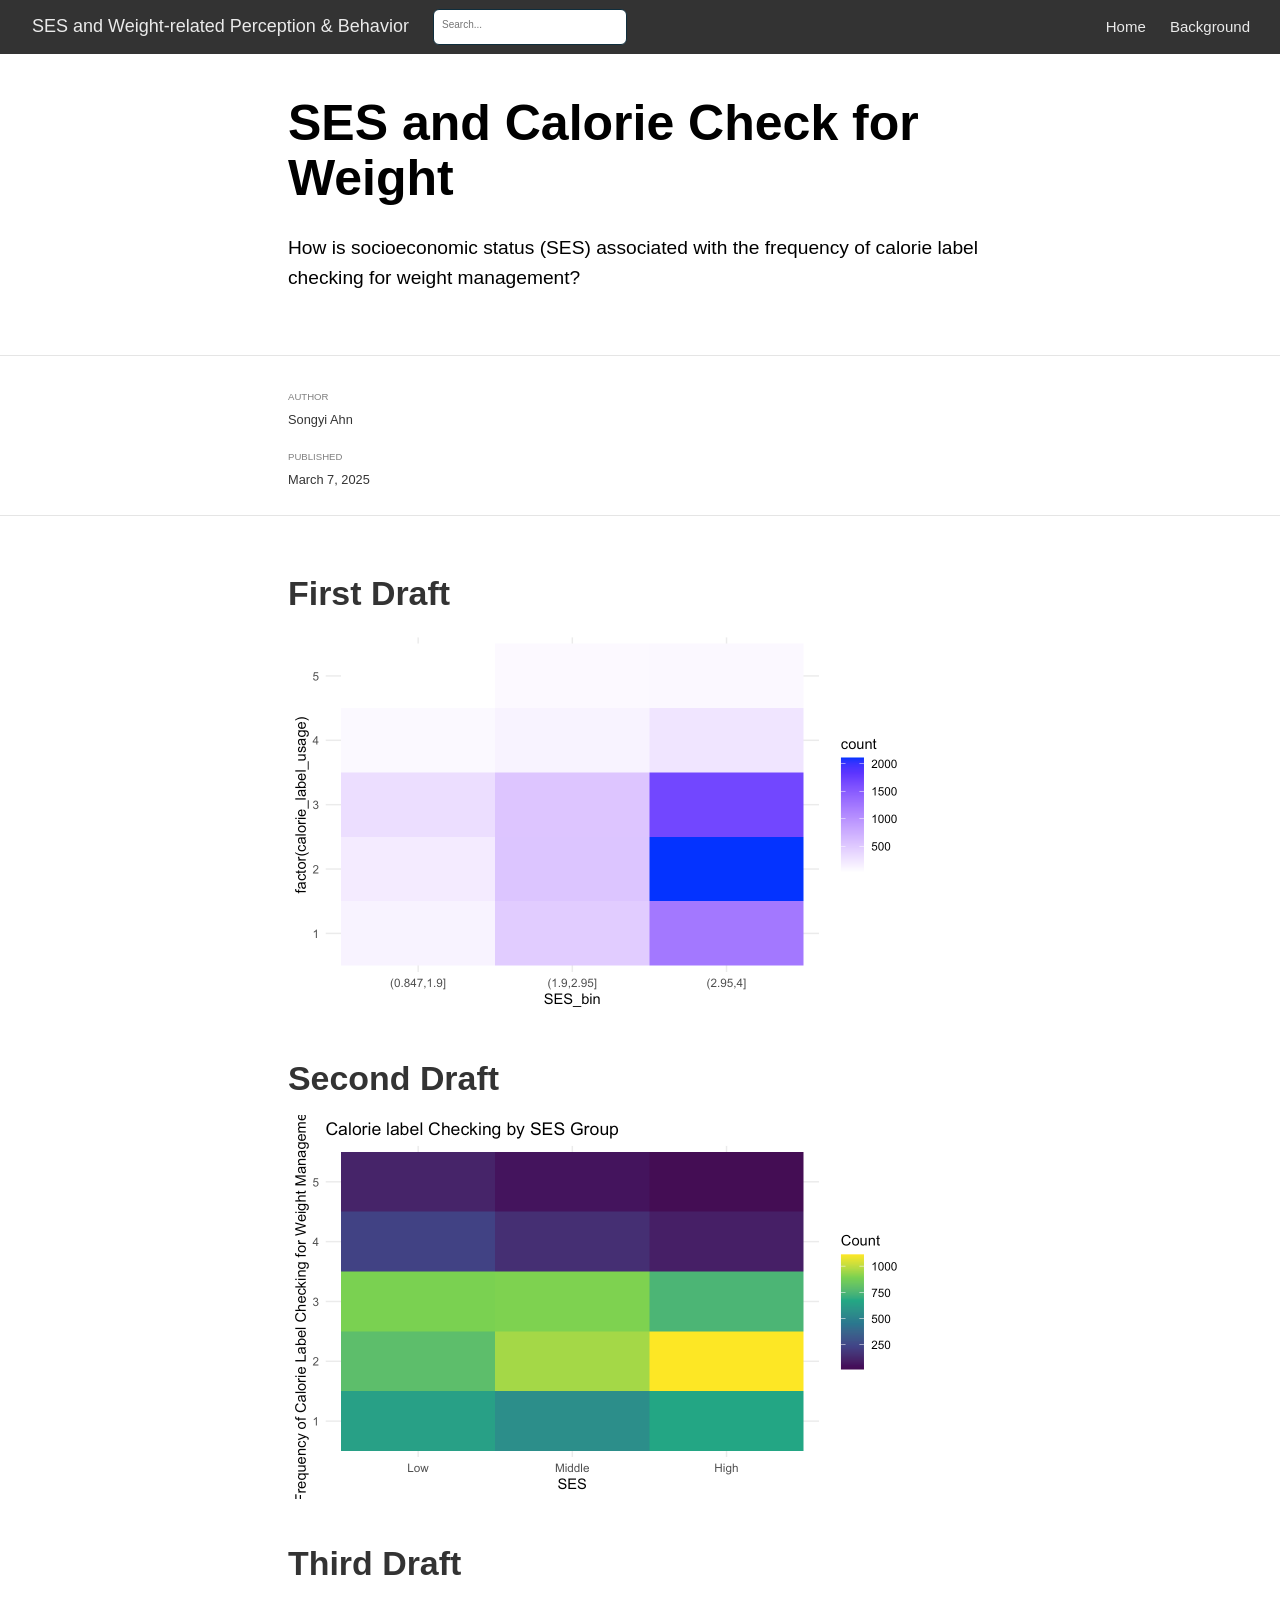
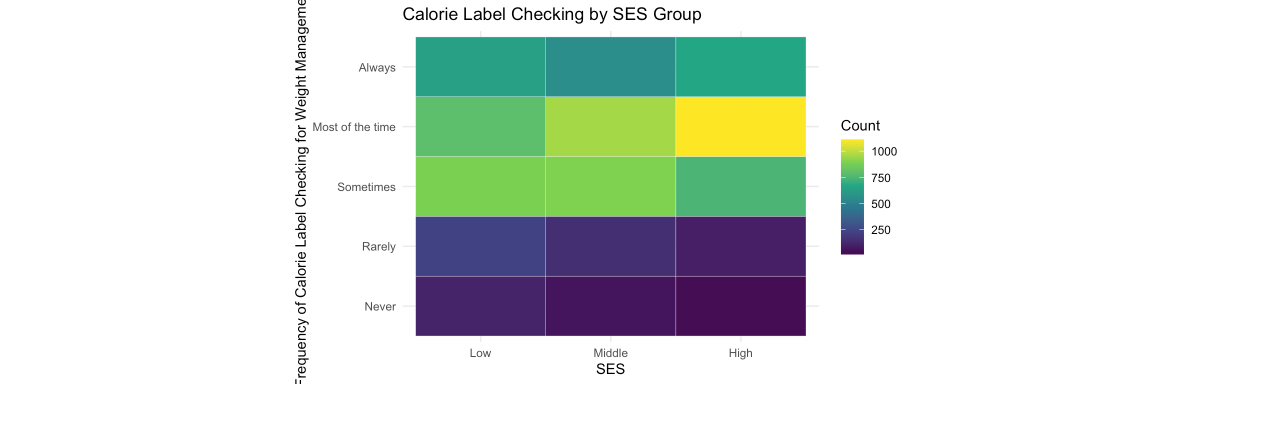
==== commit 1ca6b01f: "post updates1" ====
--- a/docs/posts/2025-03-07-ses-and-calorie-check-for-weight/index.html
+++ b/docs/posts/2025-03-07-ses-and-calorie-check-for-weight/index.html
@@ -90,7 +90,7 @@
   <!--radix_placeholder_meta_tags-->
 <title>SES and Weight-related Perception &amp; Behavior: SES and Calorie Check for Weight</title>
 
-<meta property="description" itemprop="description" content="How does socioeconomic status (SES) influence frequency of label calorie check for weight management?"/>
+<meta property="description" itemprop="description" content="How is socioeconomic status (SES) associated with the frequency of calorie label checking for weight management?"/>
 
 
 <!--  https://schema.org/Article -->
@@ -101,25 +101,25 @@
 <!--  https://developers.facebook.com/docs/sharing/webmasters#markup -->
 <meta property="og:title" content="SES and Weight-related Perception &amp; Behavior: SES and Calorie Check for Weight"/>
 <meta property="og:type" content="article"/>
-<meta property="og:description" content="How does socioeconomic status (SES) influence frequency of label calorie check for weight management?"/>
+<meta property="og:description" content="How is socioeconomic status (SES) associated with the frequency of calorie label checking for weight management?"/>
 <meta property="og:locale" content="en_US"/>
 <meta property="og:site_name" content="SES and Weight-related Perception &amp; Behavior"/>
 
 <!--  https://dev.twitter.com/cards/types/summary -->
 <meta property="twitter:card" content="summary"/>
 <meta property="twitter:title" content="SES and Weight-related Perception &amp; Behavior: SES and Calorie Check for Weight"/>
-<meta property="twitter:description" content="How does socioeconomic status (SES) influence frequency of label calorie check for weight management?"/>
+<meta property="twitter:description" content="How is socioeconomic status (SES) associated with the frequency of calorie label checking for weight management?"/>
 
 <!--/radix_placeholder_meta_tags-->
   <!--radix_placeholder_rmarkdown_metadata-->
 
 <script type="text/json" id="radix-rmarkdown-metadata">
-{"type":"list","attributes":{"names":{"type":"character","attributes":{},"value":["title","description","author","date","output"]}},"value":[{"type":"character","attributes":{},"value":["SES and Calorie Check for Weight"]},{"type":"character","attributes":{},"value":["How does socioeconomic status (SES) influence frequency of label calorie check for weight management?"]},{"type":"list","attributes":{},"value":[{"type":"list","attributes":{"names":{"type":"character","attributes":{},"value":["name"]}},"value":[{"type":"character","attributes":{},"value":["Songyi Ahn"]}]}]},{"type":"character","attributes":{},"value":["2025-03-07"]},{"type":"list","attributes":{"names":{"type":"character","attributes":{},"value":["distill::distill_article"]}},"value":[{"type":"list","attributes":{"names":{"type":"character","attributes":{},"value":["self_contained"]}},"value":[{"type":"logical","attributes":{},"value":[false]}]}]}]}
+{"type":"list","attributes":{"names":{"type":"character","attributes":{},"value":["title","description","author","date","output"]}},"value":[{"type":"character","attributes":{},"value":["SES and Calorie Check for Weight"]},{"type":"character","attributes":{},"value":["How is socioeconomic status (SES) associated with the frequency of calorie label checking for weight management?"]},{"type":"list","attributes":{},"value":[{"type":"list","attributes":{"names":{"type":"character","attributes":{},"value":["name"]}},"value":[{"type":"character","attributes":{},"value":["Songyi Ahn"]}]}]},{"type":"character","attributes":{},"value":["2025-03-07"]},{"type":"list","attributes":{"names":{"type":"character","attributes":{},"value":["distill::distill_article"]}},"value":[{"type":"list","attributes":{"names":{"type":"character","attributes":{},"value":["self_contained"]}},"value":[{"type":"logical","attributes":{},"value":[false]}]}]}]}
 </script>
 <!--/radix_placeholder_rmarkdown_metadata-->
   
   <script type="text/json" id="radix-resource-manifest">
-  {"type":"character","attributes":{},"value":["ses-and-calorie-check-for-weight_files/figure-html5/unnamed-chunk-3-1.png"]}
+  {"type":"character","attributes":{},"value":["ses-and-calorie-check-for-weight_files/anchor-4.2.2/anchor.min.js","ses-and-calorie-check-for-weight_files/bowser-1.9.3/bowser.min.js","ses-and-calorie-check-for-weight_files/distill-2.2.21/template.v2.js","ses-and-calorie-check-for-weight_files/figure-html5/unnamed-chunk-3-1.png","ses-and-calorie-check-for-weight_files/figure-html5/unnamed-chunk-4-1.png","ses-and-calorie-check-for-weight_files/figure-html5/unnamed-chunk-5-1.png","ses-and-calorie-check-for-weight_files/header-attrs-2.29/header-attrs.js","ses-and-calorie-check-for-weight_files/jquery-3.6.0/jquery-3.6.0.js","ses-and-calorie-check-for-weight_files/jquery-3.6.0/jquery-3.6.0.min.js","ses-and-calorie-check-for-weight_files/jquery-3.6.0/jquery-3.6.0.min.map","ses-and-calorie-check-for-weight_files/popper-2.6.0/popper.min.js","ses-and-calorie-check-for-weight_files/tippy-6.2.7/tippy-bundle.umd.min.js","ses-and-calorie-check-for-weight_files/tippy-6.2.7/tippy-light-border.css","ses-and-calorie-check-for-weight_files/tippy-6.2.7/tippy.css","ses-and-calorie-check-for-weight_files/tippy-6.2.7/tippy.umd.min.js","ses-and-calorie-check-for-weight_files/webcomponents-2.0.0/webcomponents.js"]}
   </script>
   <!--radix_placeholder_navigation_in_header-->
 <meta name="distill:offset" content="../.."/>
@@ -2438,7 +2438,7 @@
 <!--radix_placeholder_front_matter-->
 
 <script id="distill-front-matter" type="text/json">
-{"title":"SES and Calorie Check for Weight","description":"How does socioeconomic status (SES) influence frequency of label calorie check for weight management?","authors":[{"author":"Songyi Ahn","authorURL":"#","affiliation":"&nbsp;","affiliationURL":"#","orcidID":""}],"publishedDate":"2025-03-07T00:00:00.000-08:00","citationText":"Ahn, 2025"}
+{"title":"SES and Calorie Check for Weight","description":"How is socioeconomic status (SES) associated with the frequency of calorie label checking for weight management?","authors":[{"author":"Songyi Ahn","authorURL":"#","affiliation":"&nbsp;","affiliationURL":"#","orcidID":""}],"publishedDate":"2025-03-07T00:00:00.000-08:00","citationText":"Ahn, 2025"}
 </script>
 
 <!--/radix_placeholder_front_matter-->
@@ -2465,7 +2465,7 @@
 
 <!--radix_placeholder_categories-->
 <!--/radix_placeholder_categories-->
-<p><p>How does socioeconomic status (SES) influence frequency of label calorie check for weight management?</p></p>
+<p><p>How is socioeconomic status (SES) associated with the frequency of calorie label checking for weight management?</p></p>
 </div>
 
 <div class="d-byline">
@@ -2485,6 +2485,14 @@
 <h1 id="first-draft">First Draft</h1>
 <div class="layout-chunk" data-layout="l-body">
 <p><img src="ses-and-calorie-check-for-weight_files/figure-html5/unnamed-chunk-3-1.png" width="624" /></p>
+</div>
+<h1 id="second-draft">Second Draft</h1>
+<div class="layout-chunk" data-layout="l-body">
+<p><img src="ses-and-calorie-check-for-weight_files/figure-html5/unnamed-chunk-4-1.png" width="624" /></p>
+</div>
+<h1 id="third-draft">Third Draft</h1>
+<div class="layout-chunk" data-layout="l-body">
+<p><img src="ses-and-calorie-check-for-weight_files/figure-html5/unnamed-chunk-5-1.png" width="624" /></p>
 </div>
 <div class="sourceCode" id="cb1"><pre class="sourceCode r distill-force-highlighting-css"><code class="sourceCode r"></code></pre></div>
 <!--radix_placeholder_article_footer-->
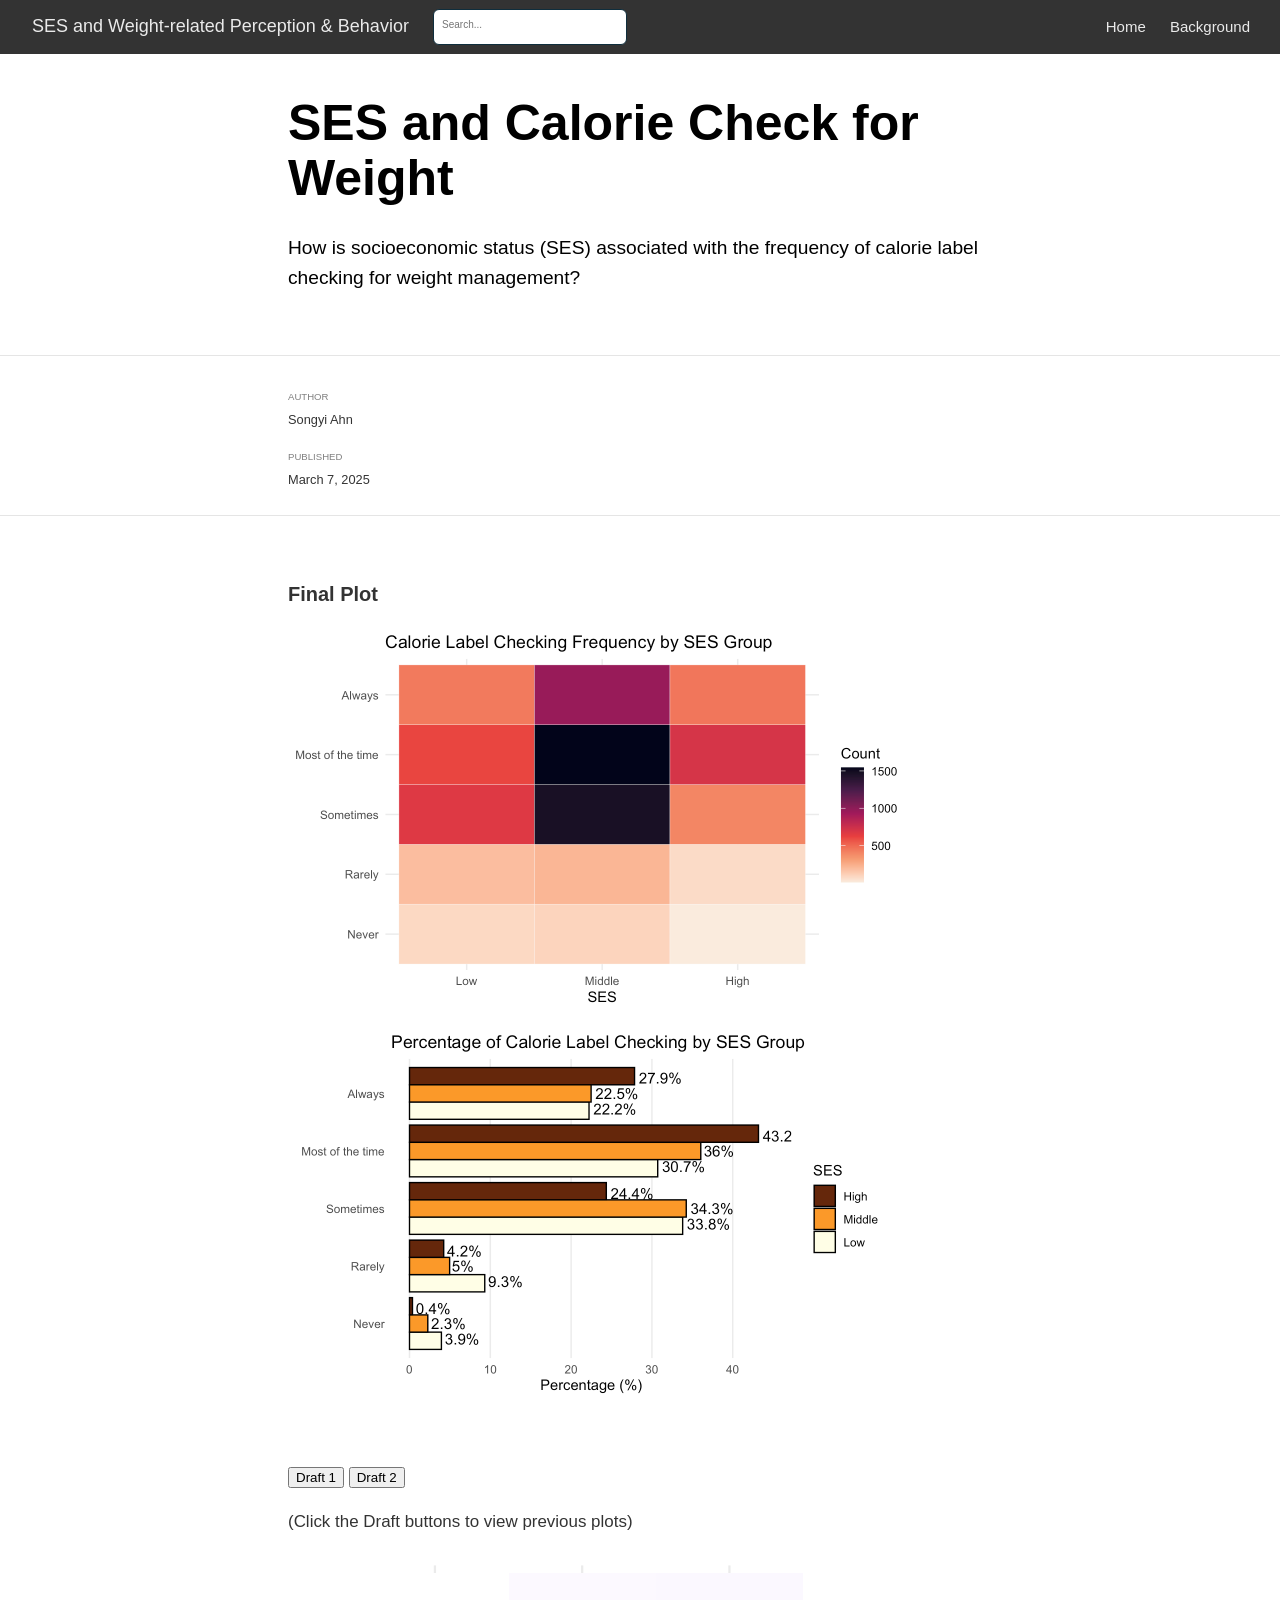
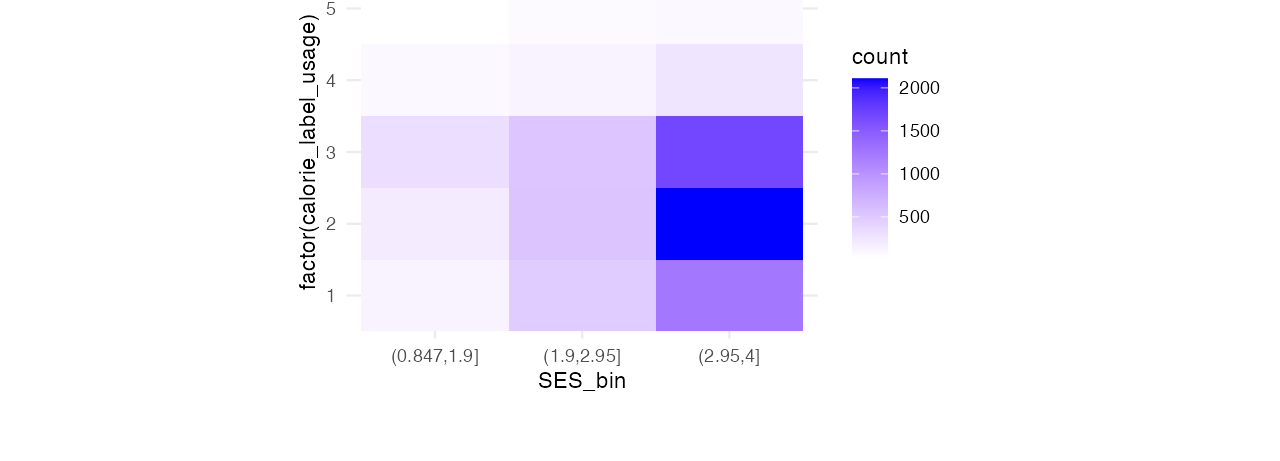
==== commit 536c4fa6: "plot2" ====
--- a/docs/posts/2025-03-07-ses-and-calorie-check-for-weight/index.html
+++ b/docs/posts/2025-03-07-ses-and-calorie-check-for-weight/index.html
@@ -119,7 +119,7 @@
 <!--/radix_placeholder_rmarkdown_metadata-->
   
   <script type="text/json" id="radix-resource-manifest">
-  {"type":"character","attributes":{},"value":["ses-and-calorie-check-for-weight_files/anchor-4.2.2/anchor.min.js","ses-and-calorie-check-for-weight_files/bowser-1.9.3/bowser.min.js","ses-and-calorie-check-for-weight_files/distill-2.2.21/template.v2.js","ses-and-calorie-check-for-weight_files/figure-html5/unnamed-chunk-3-1.png","ses-and-calorie-check-for-weight_files/figure-html5/unnamed-chunk-4-1.png","ses-and-calorie-check-for-weight_files/figure-html5/unnamed-chunk-5-1.png","ses-and-calorie-check-for-weight_files/header-attrs-2.29/header-attrs.js","ses-and-calorie-check-for-weight_files/jquery-3.6.0/jquery-3.6.0.js","ses-and-calorie-check-for-weight_files/jquery-3.6.0/jquery-3.6.0.min.js","ses-and-calorie-check-for-weight_files/jquery-3.6.0/jquery-3.6.0.min.map","ses-and-calorie-check-for-weight_files/popper-2.6.0/popper.min.js","ses-and-calorie-check-for-weight_files/tippy-6.2.7/tippy-bundle.umd.min.js","ses-and-calorie-check-for-weight_files/tippy-6.2.7/tippy-light-border.css","ses-and-calorie-check-for-weight_files/tippy-6.2.7/tippy.css","ses-and-calorie-check-for-weight_files/tippy-6.2.7/tippy.umd.min.js","ses-and-calorie-check-for-weight_files/webcomponents-2.0.0/webcomponents.js"]}
+  {"type":"character","attributes":{},"value":["plot21.png","plot22.png","ses-and-calorie-check-for-weight_files/anchor-4.2.2/anchor.min.js","ses-and-calorie-check-for-weight_files/bowser-1.9.3/bowser.min.js","ses-and-calorie-check-for-weight_files/distill-2.2.21/template.v2.js","ses-and-calorie-check-for-weight_files/figure-html5/unnamed-chunk-3-1.png","ses-and-calorie-check-for-weight_files/figure-html5/unnamed-chunk-4-1.png","ses-and-calorie-check-for-weight_files/figure-html5/unnamed-chunk-5-1.png","ses-and-calorie-check-for-weight_files/figure-html5/unnamed-chunk-5-2.png","ses-and-calorie-check-for-weight_files/figure-html5/unnamed-chunk-6-1.png","ses-and-calorie-check-for-weight_files/header-attrs-2.29/header-attrs.js","ses-and-calorie-check-for-weight_files/jquery-3.6.0/jquery-3.6.0.js","ses-and-calorie-check-for-weight_files/jquery-3.6.0/jquery-3.6.0.min.js","ses-and-calorie-check-for-weight_files/jquery-3.6.0/jquery-3.6.0.min.map","ses-and-calorie-check-for-weight_files/popper-2.6.0/popper.min.js","ses-and-calorie-check-for-weight_files/tippy-6.2.7/tippy-bundle.umd.min.js","ses-and-calorie-check-for-weight_files/tippy-6.2.7/tippy-light-border.css","ses-and-calorie-check-for-weight_files/tippy-6.2.7/tippy.css","ses-and-calorie-check-for-weight_files/tippy-6.2.7/tippy.umd.min.js","ses-and-calorie-check-for-weight_files/webcomponents-2.0.0/webcomponents.js"]}
   </script>
   <!--radix_placeholder_navigation_in_header-->
 <meta name="distill:offset" content="../.."/>
@@ -2482,18 +2482,37 @@
 <div class="layout-chunk" data-layout="l-body">
 
 </div>
-<h1 id="first-draft">First Draft</h1>
 <div class="layout-chunk" data-layout="l-body">
-<p><img src="ses-and-calorie-check-for-weight_files/figure-html5/unnamed-chunk-3-1.png" width="624" /></p>
+
 </div>
-<h1 id="second-draft">Second Draft</h1>
 <div class="layout-chunk" data-layout="l-body">
-<p><img src="ses-and-calorie-check-for-weight_files/figure-html5/unnamed-chunk-4-1.png" width="624" /></p>
+
 </div>
-<h1 id="third-draft">Third Draft</h1>
+<h3 id="final-plot">Final Plot</h3>
 <div class="layout-chunk" data-layout="l-body">
-<p><img src="ses-and-calorie-check-for-weight_files/figure-html5/unnamed-chunk-5-1.png" width="624" /></p>
+<p><img src="ses-and-calorie-check-for-weight_files/figure-html5/unnamed-chunk-5-1.png" width="624" data-distill-preview=1 /><img src="ses-and-calorie-check-for-weight_files/figure-html5/unnamed-chunk-5-2.png" width="624" data-distill-preview=1 /></p>
 </div>
+<div style="height: 30px;">
+
+</div>
+<div>
+<p><button onclick="showPlot('plot21')">Draft 1</button>
+<button onclick="showPlot('plot22')">Draft 2</button></p>
+</div>
+<div>
+<p>(Click the Draft buttons to view previous plots)</p>
+</div>
+<div id="plot-container">
+<p><img id="plot21" src="plot21.png">
+<img id="plot22" src="plot22.png" style="display:none; width: 100%; height: auto;"></p>
+</div>
+<script>
+  function showPlot(plotId) {
+    document.getElementById('plot21').style.display = "none";
+    document.getElementById('plot22').style.display = "none";
+    document.getElementById(plotId).style.display = "block";
+  }
+</script>
 <div class="sourceCode" id="cb1"><pre class="sourceCode r distill-force-highlighting-css"><code class="sourceCode r"></code></pre></div>
 <!--radix_placeholder_article_footer-->
 <!--/radix_placeholder_article_footer-->
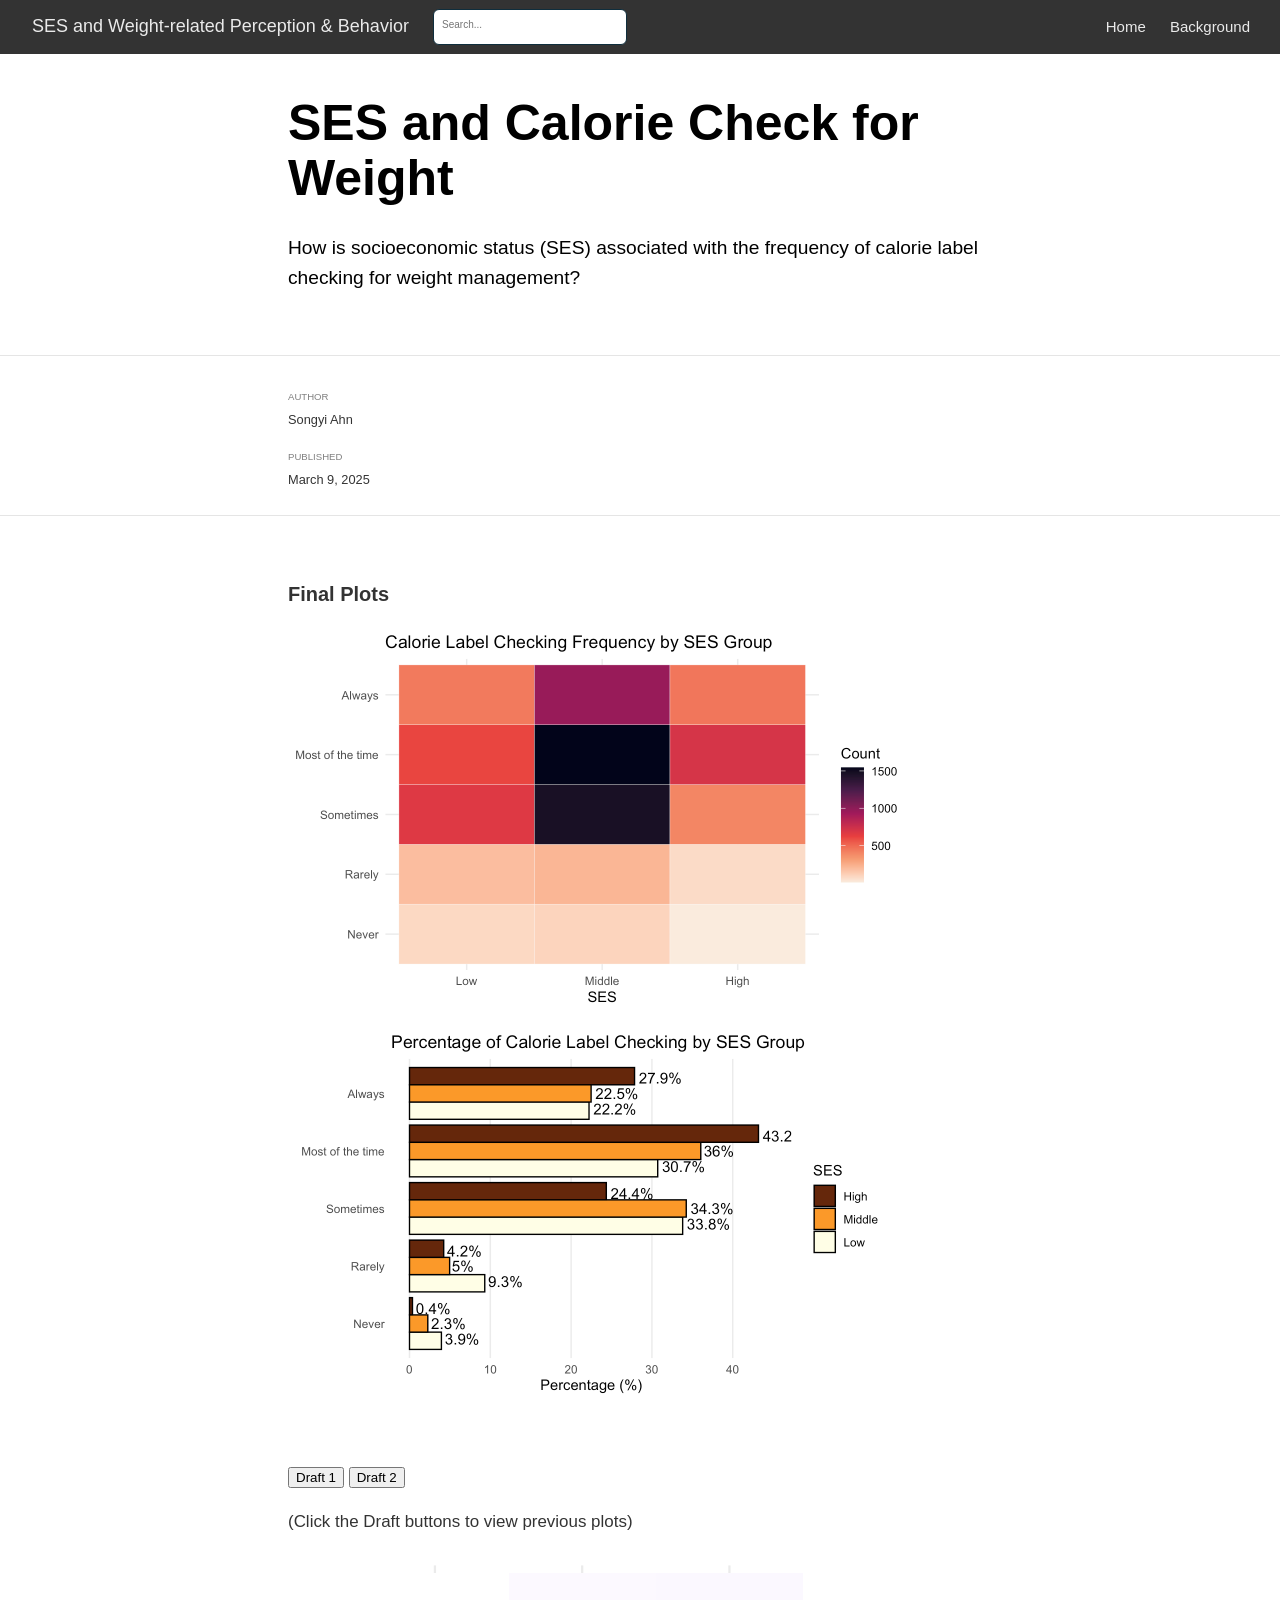
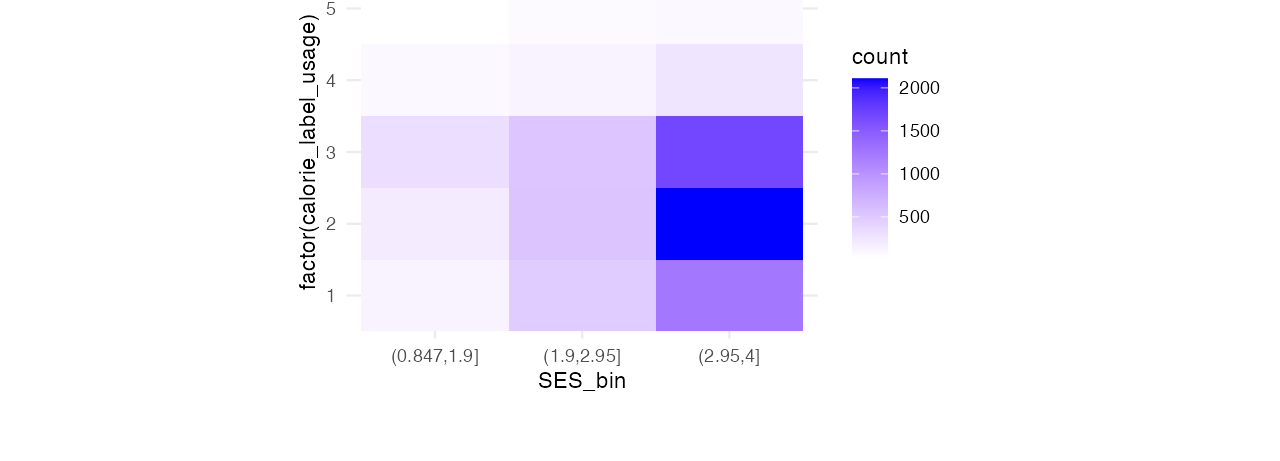
==== commit dc46f8ce: "data change" ====
--- a/docs/posts/2025-03-07-ses-and-calorie-check-for-weight/index.html
+++ b/docs/posts/2025-03-07-ses-and-calorie-check-for-weight/index.html
@@ -94,8 +94,8 @@
 
 
 <!--  https://schema.org/Article -->
-<meta property="article:published" itemprop="datePublished" content="2025-03-07"/>
-<meta property="article:created" itemprop="dateCreated" content="2025-03-07"/>
+<meta property="article:published" itemprop="datePublished" content="2025-03-09"/>
+<meta property="article:created" itemprop="dateCreated" content="2025-03-09"/>
 <meta name="article:author" content="Songyi Ahn"/>
 
 <!--  https://developers.facebook.com/docs/sharing/webmasters#markup -->
@@ -114,7 +114,7 @@
   <!--radix_placeholder_rmarkdown_metadata-->
 
 <script type="text/json" id="radix-rmarkdown-metadata">
-{"type":"list","attributes":{"names":{"type":"character","attributes":{},"value":["title","description","author","date","output"]}},"value":[{"type":"character","attributes":{},"value":["SES and Calorie Check for Weight"]},{"type":"character","attributes":{},"value":["How is socioeconomic status (SES) associated with the frequency of calorie label checking for weight management?"]},{"type":"list","attributes":{},"value":[{"type":"list","attributes":{"names":{"type":"character","attributes":{},"value":["name"]}},"value":[{"type":"character","attributes":{},"value":["Songyi Ahn"]}]}]},{"type":"character","attributes":{},"value":["2025-03-07"]},{"type":"list","attributes":{"names":{"type":"character","attributes":{},"value":["distill::distill_article"]}},"value":[{"type":"list","attributes":{"names":{"type":"character","attributes":{},"value":["self_contained"]}},"value":[{"type":"logical","attributes":{},"value":[false]}]}]}]}
+{"type":"list","attributes":{"names":{"type":"character","attributes":{},"value":["title","description","author","date","output"]}},"value":[{"type":"character","attributes":{},"value":["SES and Calorie Check for Weight"]},{"type":"character","attributes":{},"value":["How is socioeconomic status (SES) associated with the frequency of calorie label checking for weight management?"]},{"type":"list","attributes":{},"value":[{"type":"list","attributes":{"names":{"type":"character","attributes":{},"value":["name"]}},"value":[{"type":"character","attributes":{},"value":["Songyi Ahn"]}]}]},{"type":"character","attributes":{},"value":["2025-03-09"]},{"type":"list","attributes":{"names":{"type":"character","attributes":{},"value":["distill::distill_article"]}},"value":[{"type":"list","attributes":{"names":{"type":"character","attributes":{},"value":["self_contained"]}},"value":[{"type":"logical","attributes":{},"value":[false]}]}]}]}
 </script>
 <!--/radix_placeholder_rmarkdown_metadata-->
   
@@ -2438,7 +2438,7 @@
 <!--radix_placeholder_front_matter-->
 
 <script id="distill-front-matter" type="text/json">
-{"title":"SES and Calorie Check for Weight","description":"How is socioeconomic status (SES) associated with the frequency of calorie label checking for weight management?","authors":[{"author":"Songyi Ahn","authorURL":"#","affiliation":"&nbsp;","affiliationURL":"#","orcidID":""}],"publishedDate":"2025-03-07T00:00:00.000-08:00","citationText":"Ahn, 2025"}
+{"title":"SES and Calorie Check for Weight","description":"How is socioeconomic status (SES) associated with the frequency of calorie label checking for weight management?","authors":[{"author":"Songyi Ahn","authorURL":"#","affiliation":"&nbsp;","affiliationURL":"#","orcidID":""}],"publishedDate":"2025-03-09T00:00:00.000-08:00","citationText":"Ahn, 2025"}
 </script>
 
 <!--/radix_placeholder_front_matter-->
@@ -2472,7 +2472,7 @@
   
   Songyi Ahn
   
-<br/>2025-03-07
+<br/>2025-03-09
 </div>
 
 <div class="d-article">
@@ -2488,7 +2488,7 @@
 <div class="layout-chunk" data-layout="l-body">
 
 </div>
-<h3 id="final-plot">Final Plot</h3>
+<h3 id="final-plots">Final Plots</h3>
 <div class="layout-chunk" data-layout="l-body">
 <p><img src="ses-and-calorie-check-for-weight_files/figure-html5/unnamed-chunk-5-1.png" width="624" data-distill-preview=1 /><img src="ses-and-calorie-check-for-weight_files/figure-html5/unnamed-chunk-5-2.png" width="624" data-distill-preview=1 /></p>
 </div>
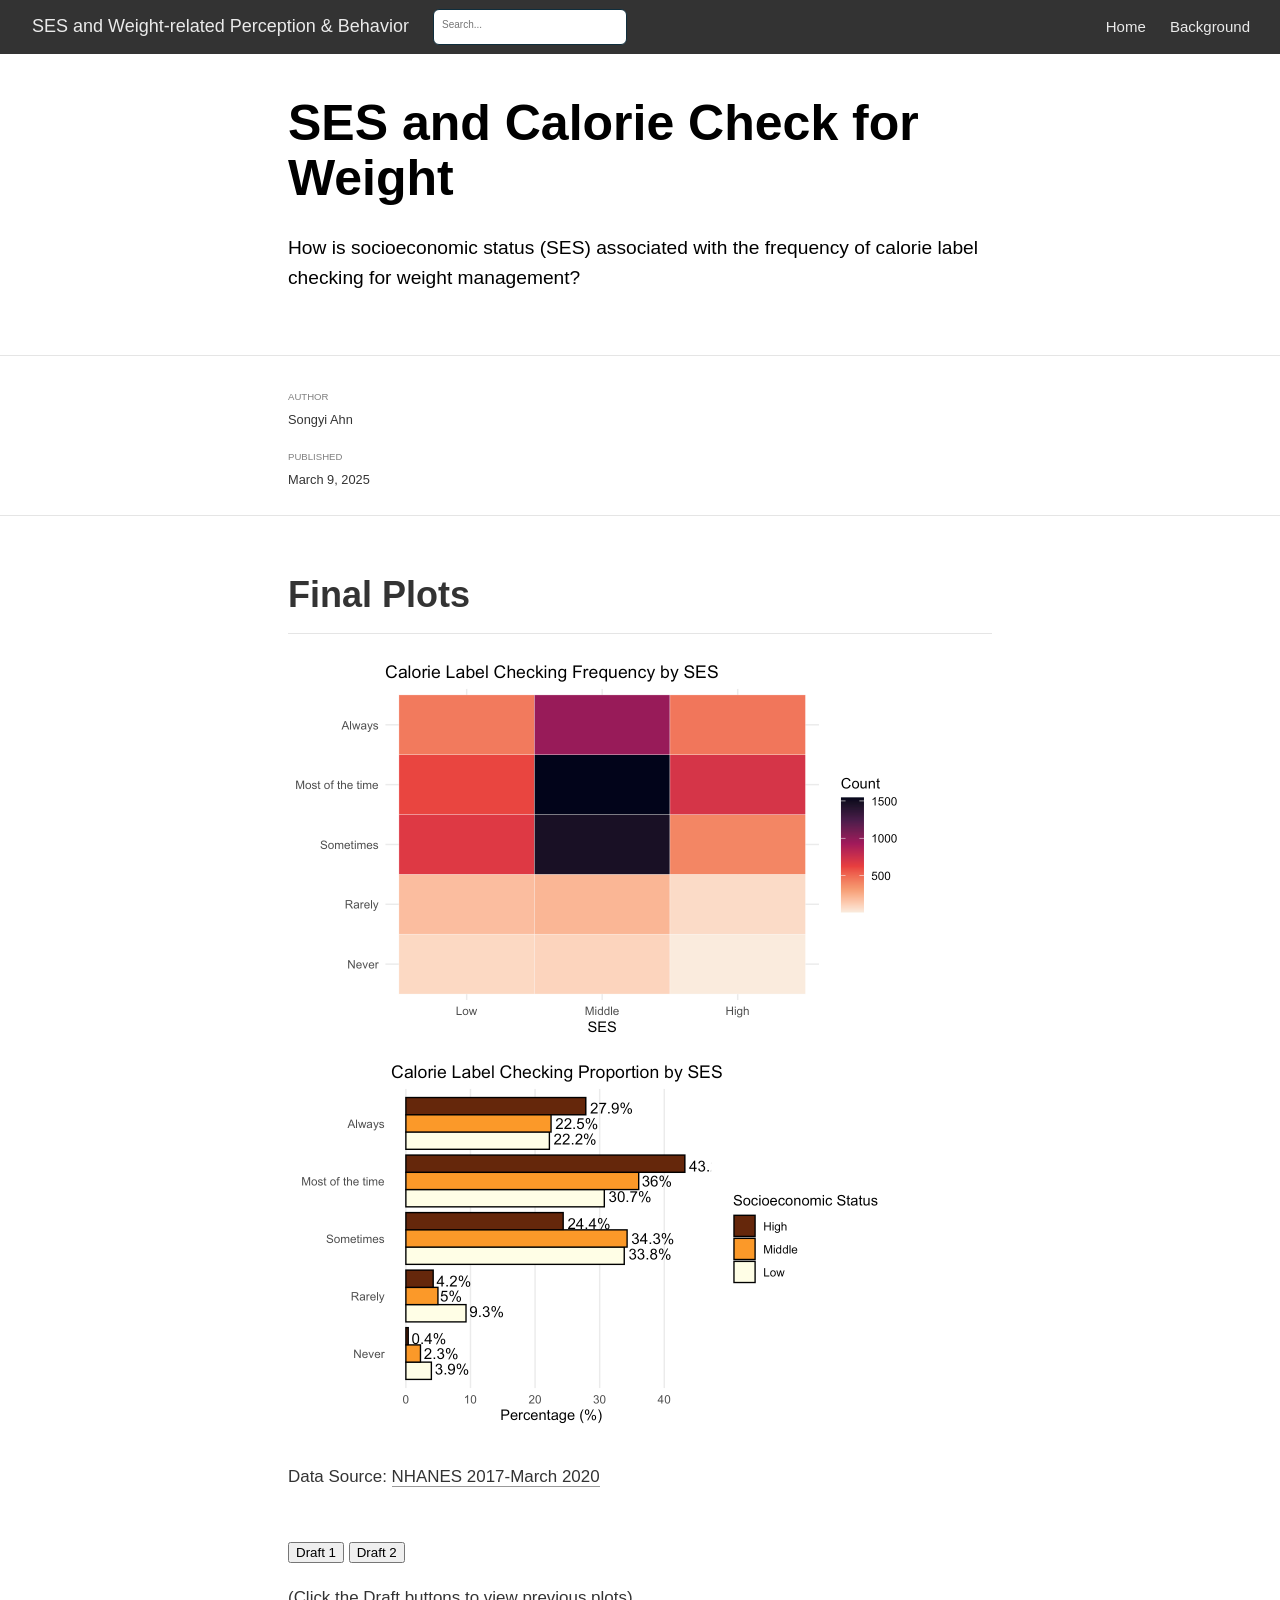
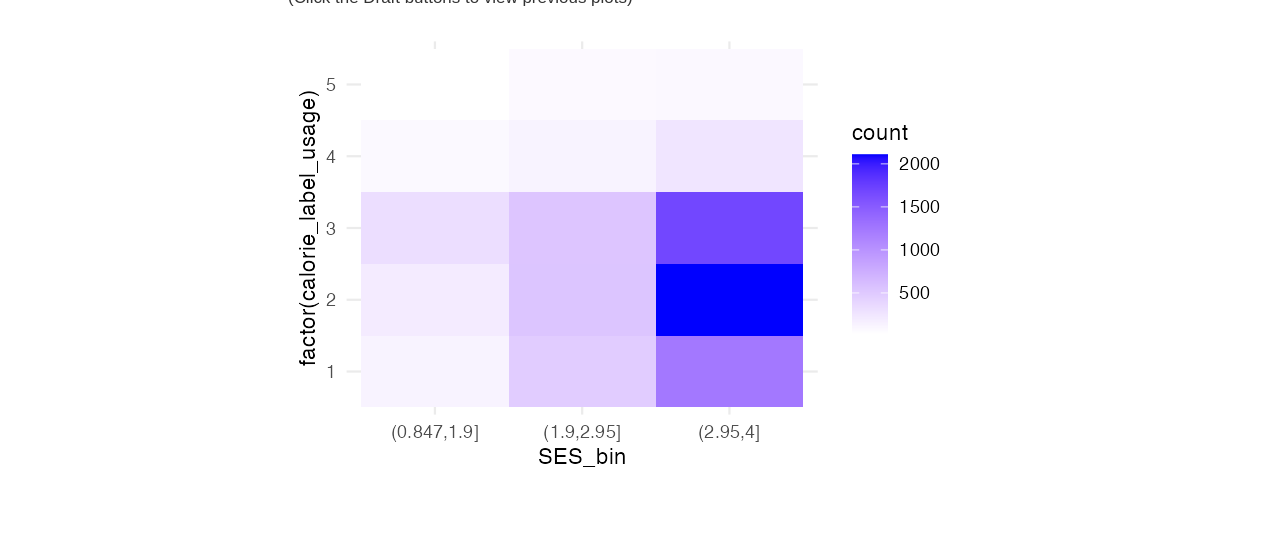
==== commit 9f5af776: "plots done" ====
--- a/docs/posts/2025-03-07-ses-and-calorie-check-for-weight/index.html
+++ b/docs/posts/2025-03-07-ses-and-calorie-check-for-weight/index.html
@@ -2488,10 +2488,11 @@
 <div class="layout-chunk" data-layout="l-body">
 
 </div>
-<h3 id="final-plots">Final Plots</h3>
+<h2 id="final-plots">Final Plots</h2>
 <div class="layout-chunk" data-layout="l-body">
 <p><img src="ses-and-calorie-check-for-weight_files/figure-html5/unnamed-chunk-5-1.png" width="624" data-distill-preview=1 /><img src="ses-and-calorie-check-for-weight_files/figure-html5/unnamed-chunk-5-2.png" width="624" data-distill-preview=1 /></p>
 </div>
+<p>Data Source: <a href="https://wwwn.cdc.gov/nchs/nhanes/continuousnhanes/default.aspx?Cycle=2017-2020">NHANES 2017-March 2020</a></p>
 <div style="height: 30px;">
 
 </div>
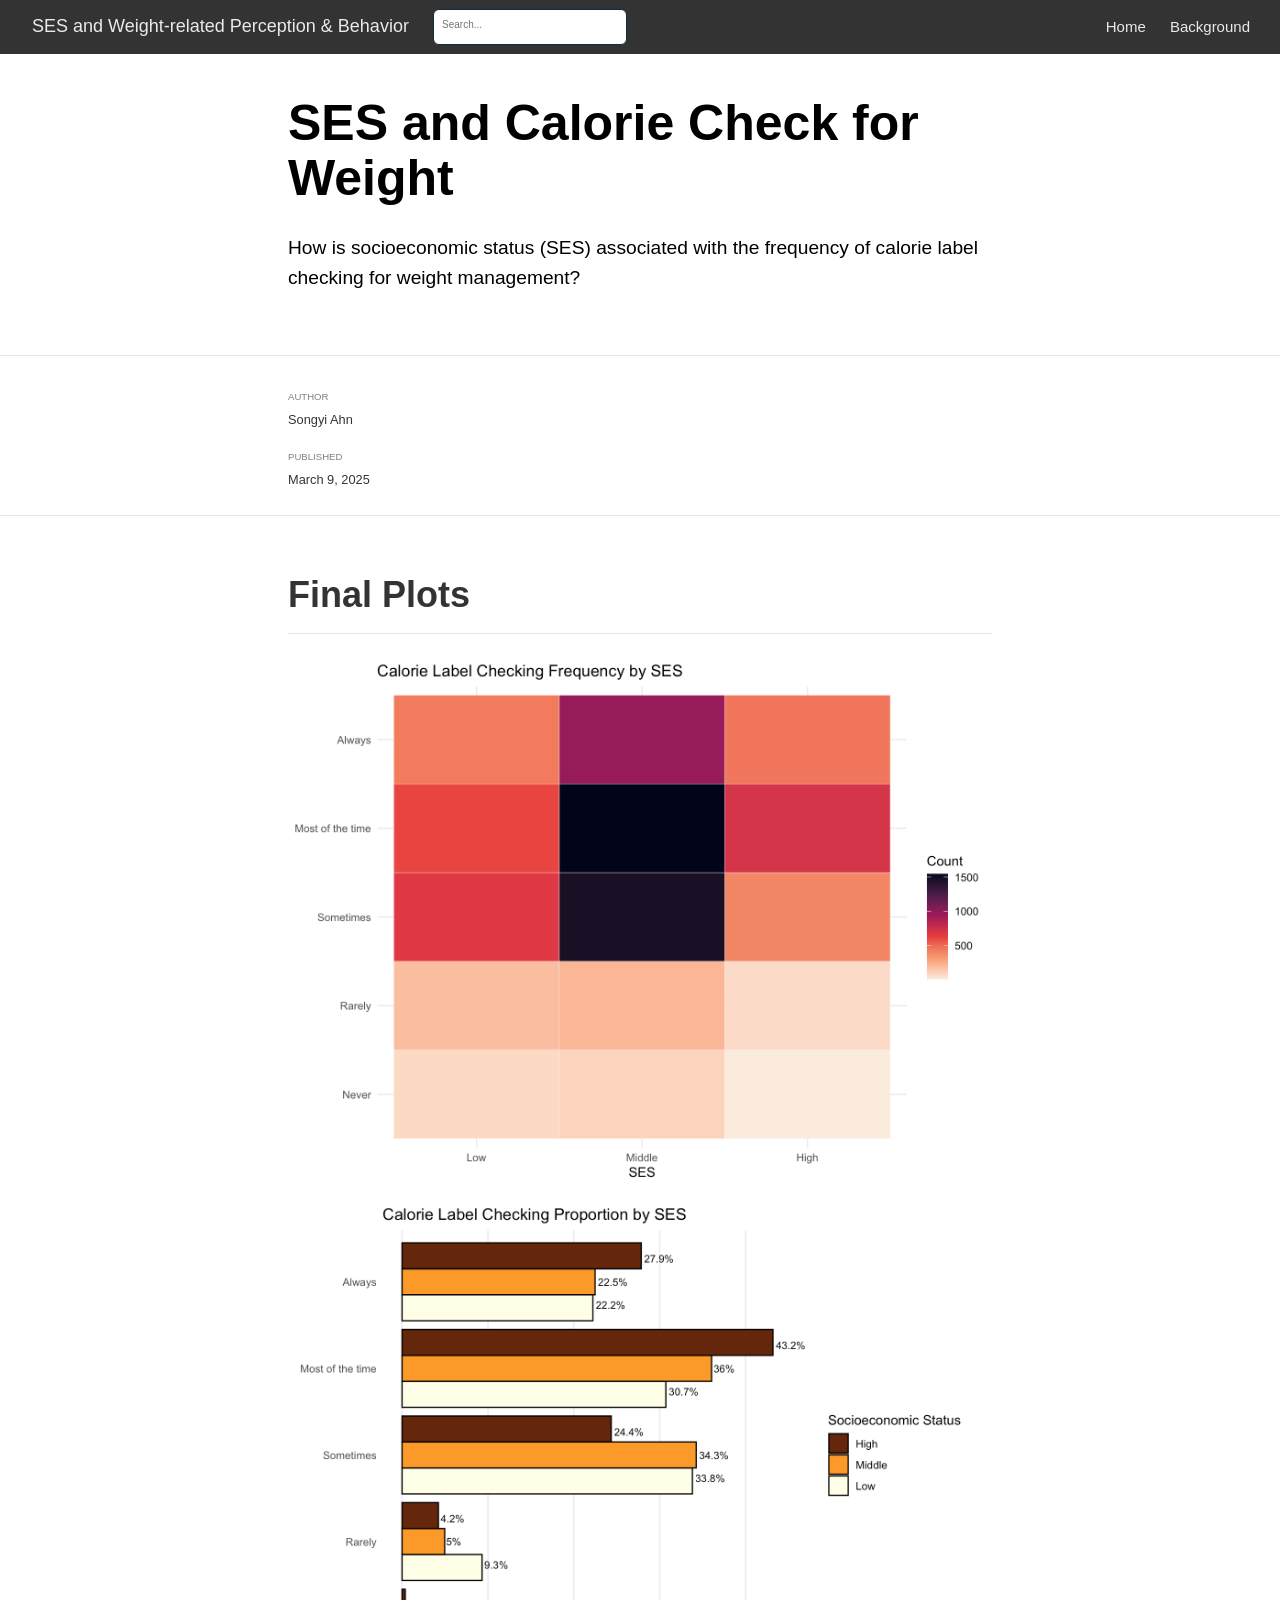
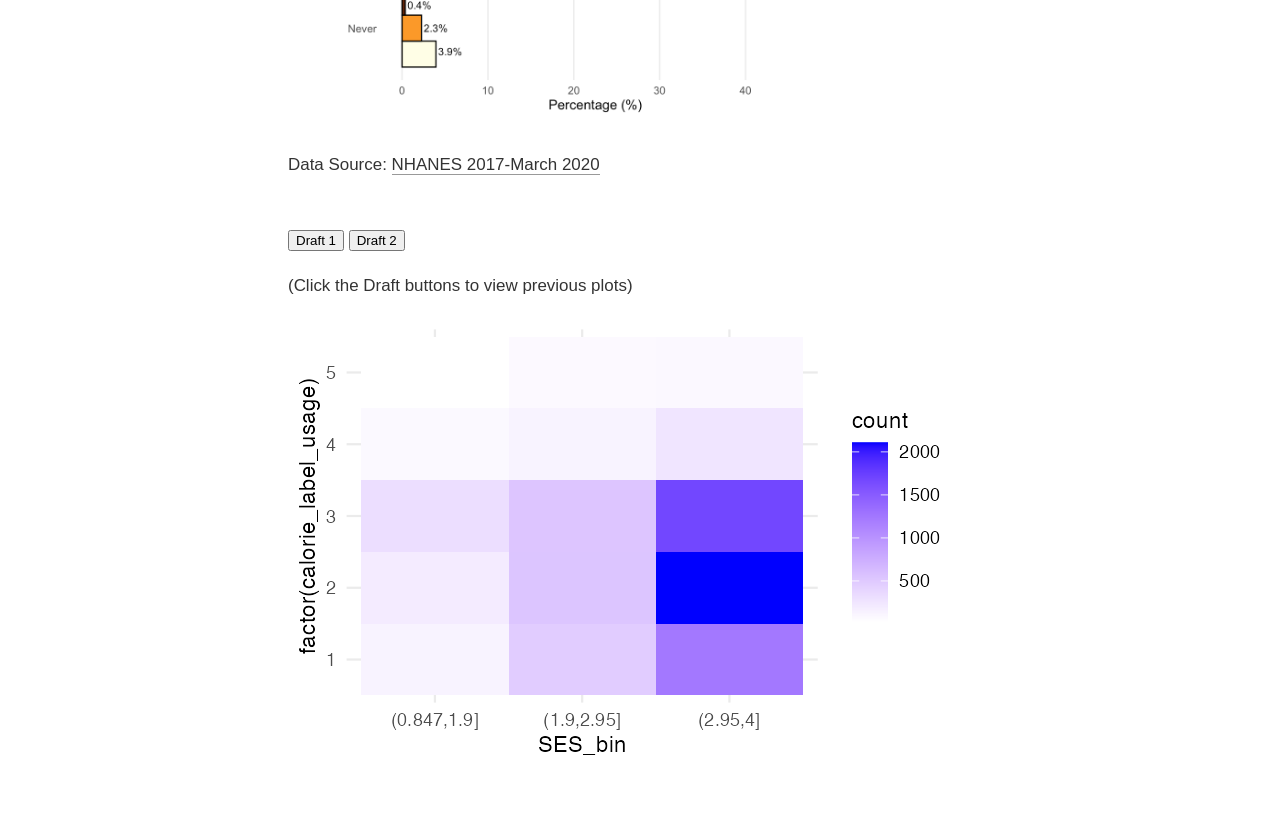
==== commit c6786464: "plot size" ====
--- a/docs/posts/2025-03-07-ses-and-calorie-check-for-weight/index.html
+++ b/docs/posts/2025-03-07-ses-and-calorie-check-for-weight/index.html
@@ -2490,7 +2490,7 @@
 </div>
 <h2 id="final-plots">Final Plots</h2>
 <div class="layout-chunk" data-layout="l-body">
-<p><img src="ses-and-calorie-check-for-weight_files/figure-html5/unnamed-chunk-5-1.png" width="624" data-distill-preview=1 /><img src="ses-and-calorie-check-for-weight_files/figure-html5/unnamed-chunk-5-2.png" width="624" data-distill-preview=1 /></p>
+<p><img src="ses-and-calorie-check-for-weight_files/figure-html5/unnamed-chunk-5-1.png" width="768" /><img src="ses-and-calorie-check-for-weight_files/figure-html5/unnamed-chunk-5-2.png" width="768" /></p>
 </div>
 <p>Data Source: <a href="https://wwwn.cdc.gov/nchs/nhanes/continuousnhanes/default.aspx?Cycle=2017-2020">NHANES 2017-March 2020</a></p>
 <div style="height: 30px;">
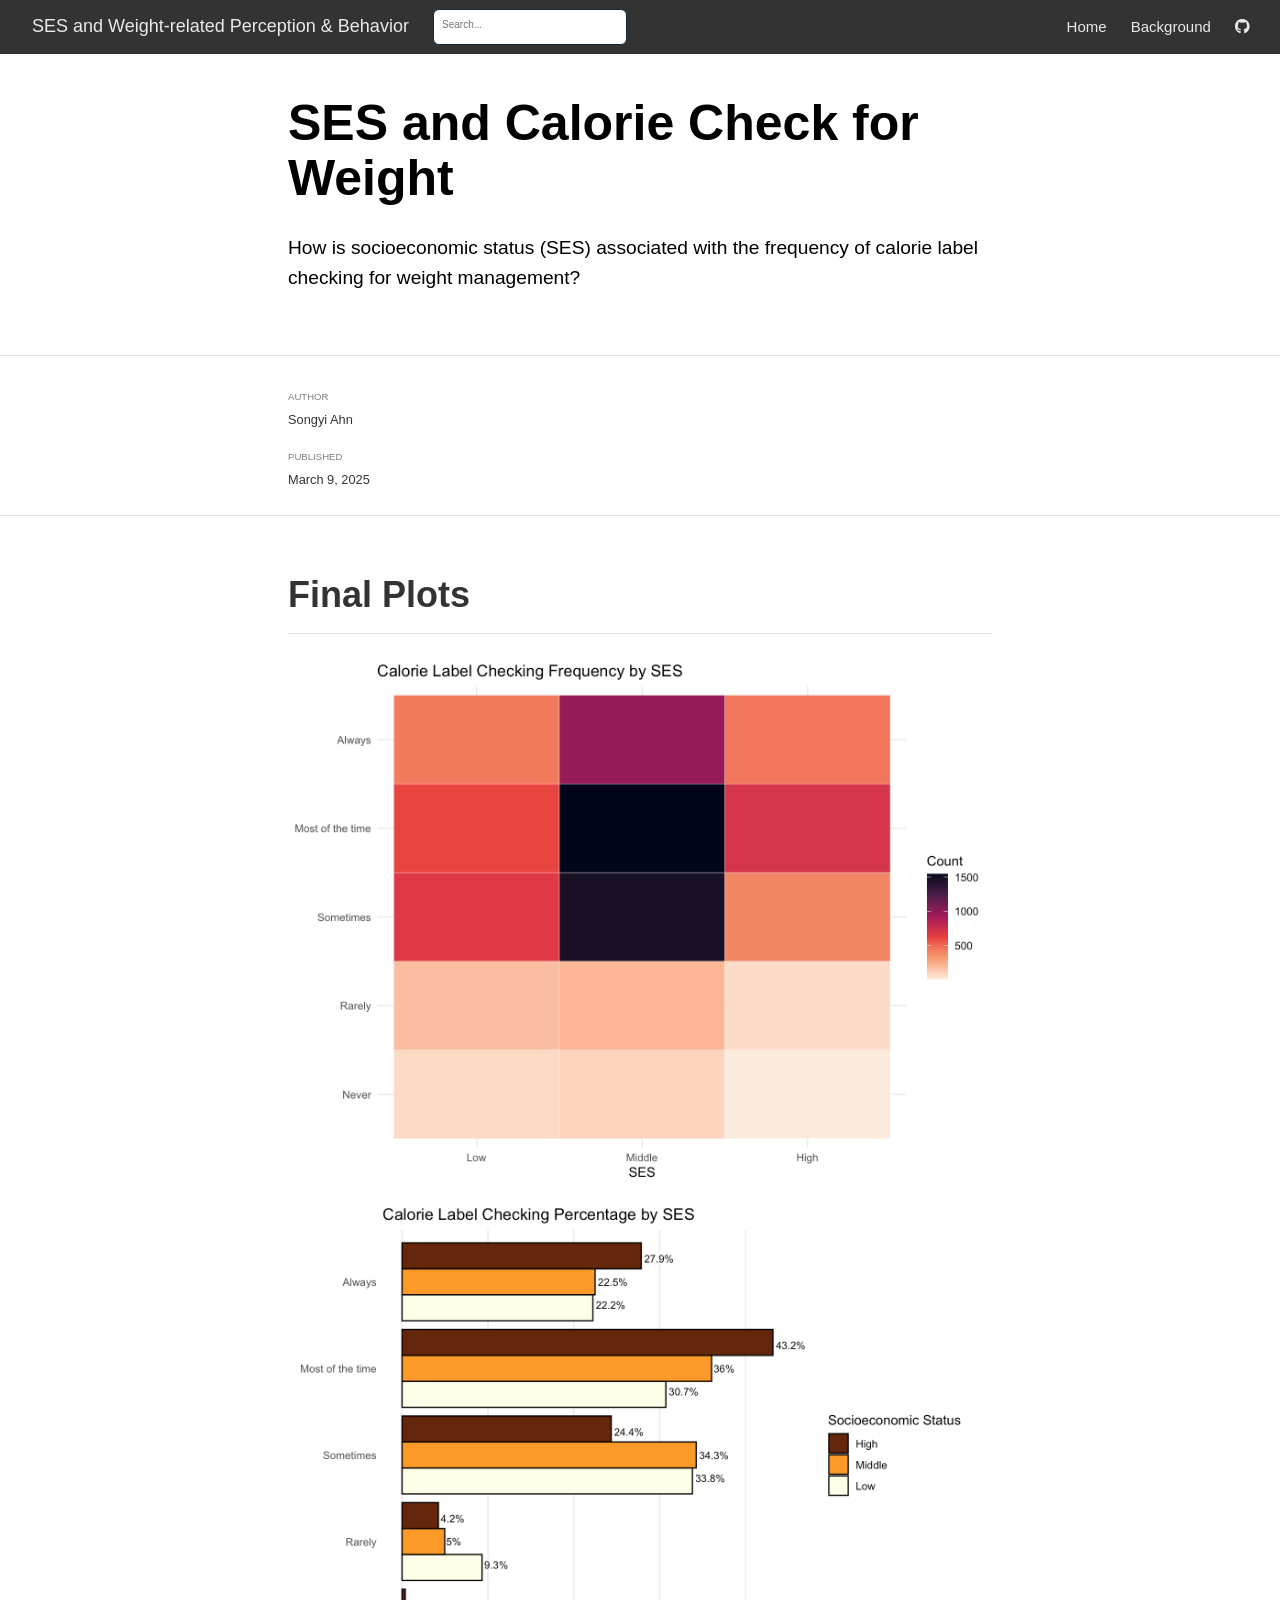
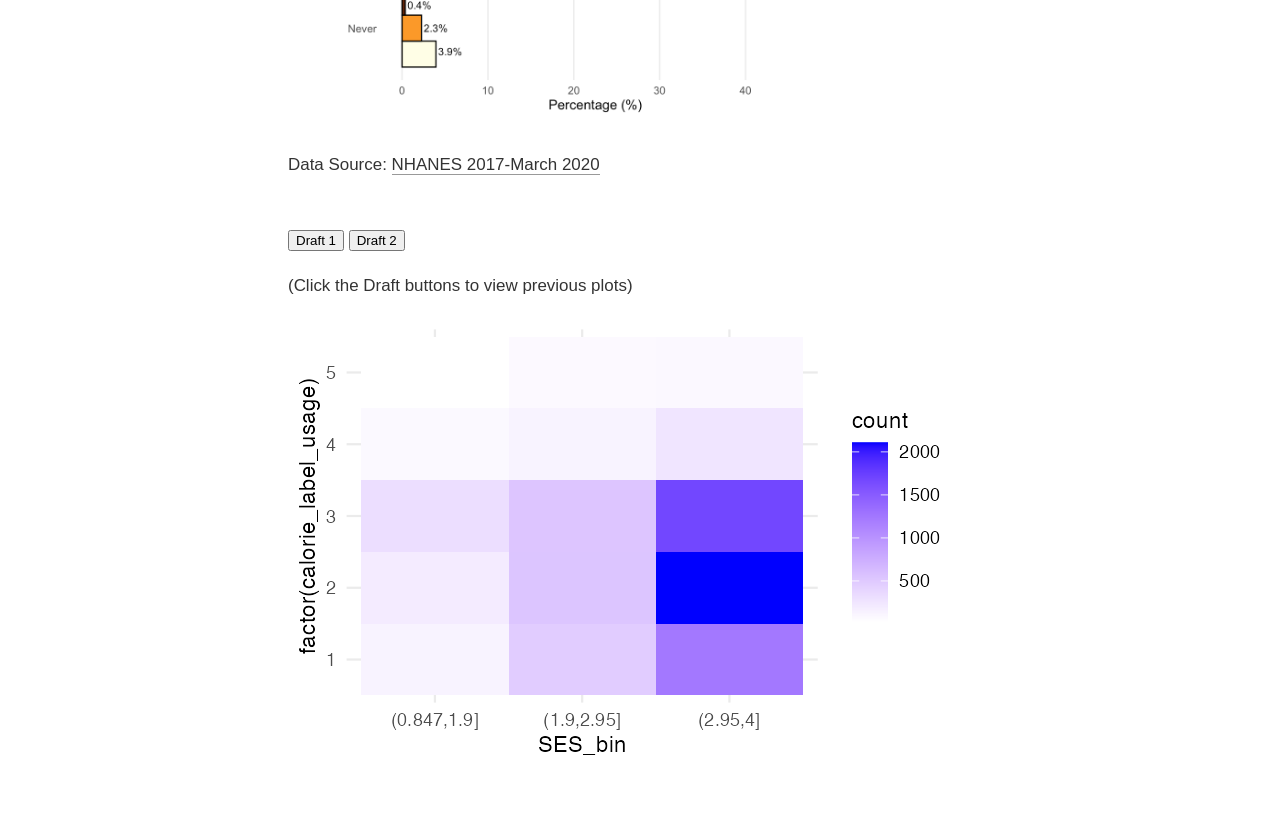
==== commit 76e33673: "about" ====
--- a/docs/posts/2025-03-07-ses-and-calorie-check-for-weight/index.html
+++ b/docs/posts/2025-03-07-ses-and-calorie-check-for-weight/index.html
@@ -2452,6 +2452,9 @@
 <div class="nav-right">
 <a href="../../index.html">Home</a>
 <a href="../../about.html">Background</a>
+<a href="https://github.com/songyiahn">
+<i class="fa fa-github" aria-hidden="true"></i>
+</a>
 <a href="javascript:void(0);" class="nav-toggle">&#9776;</a>
 </div>
 </nav>
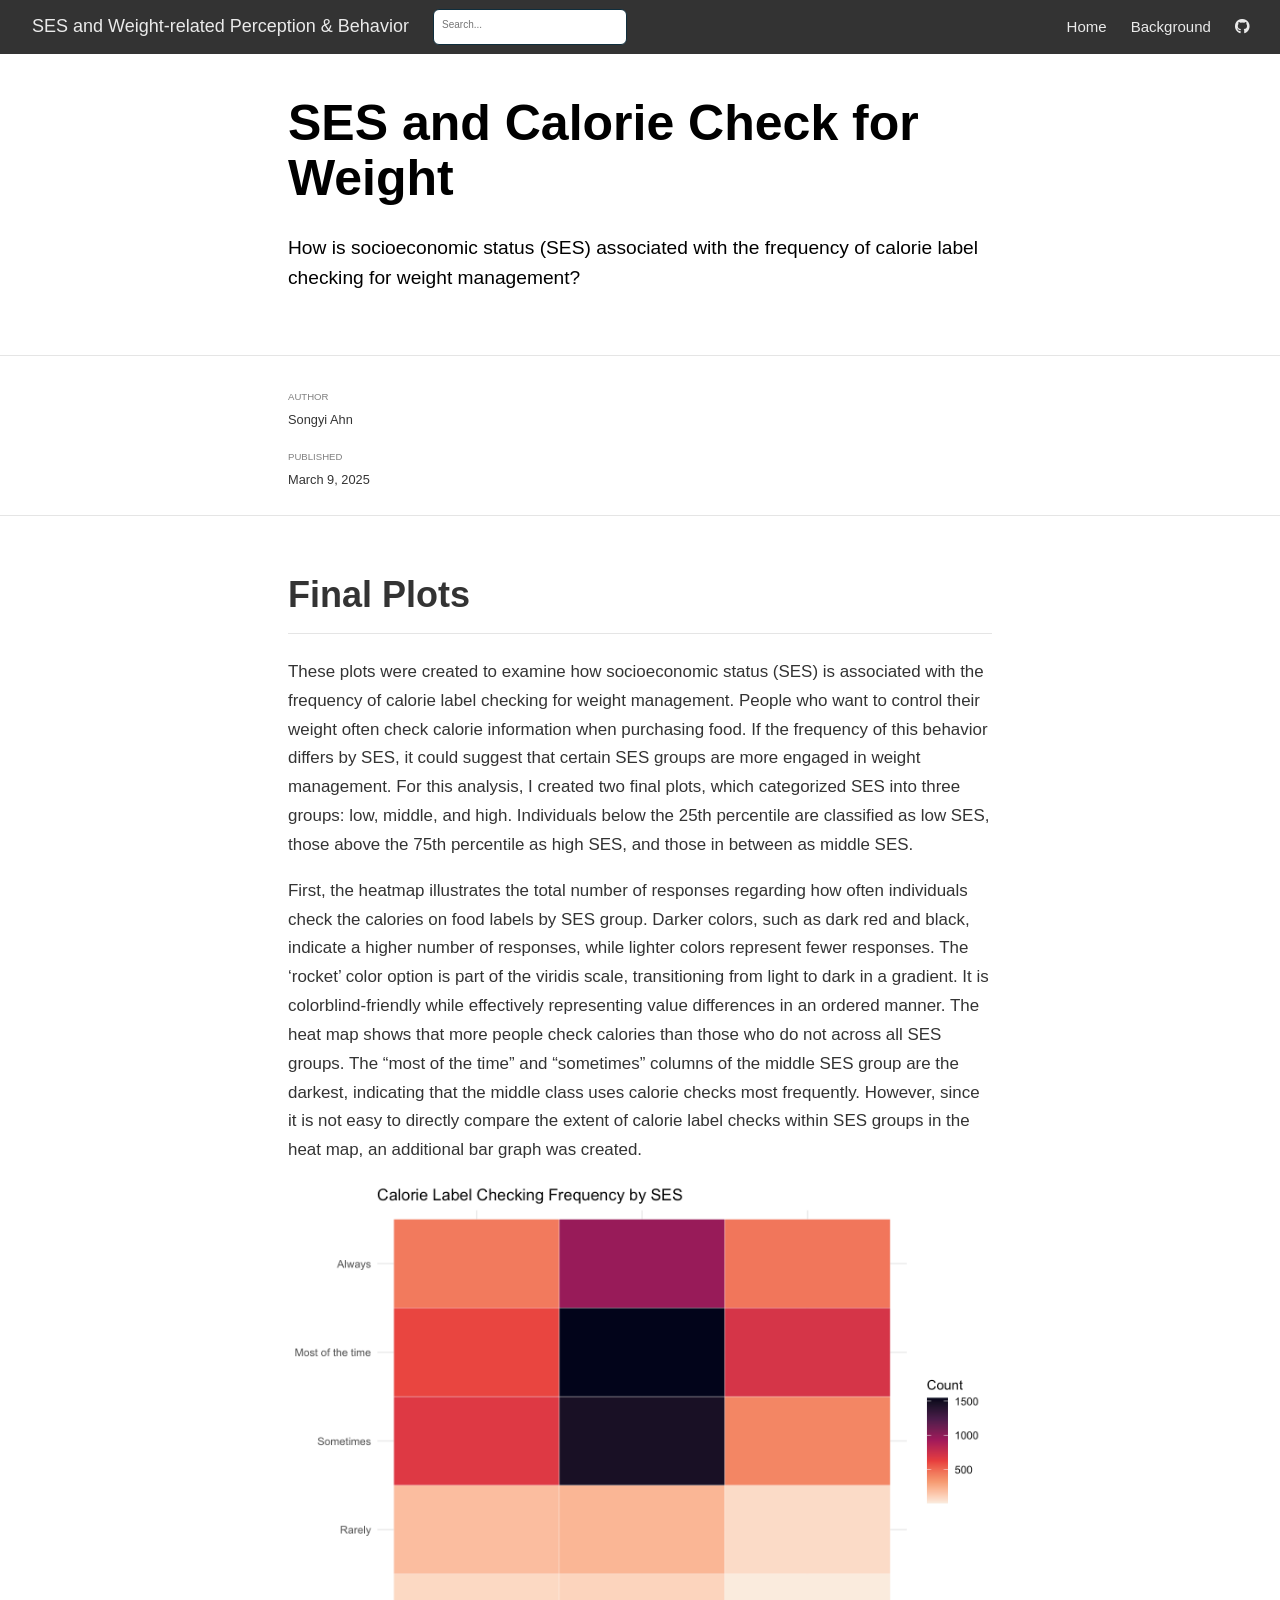
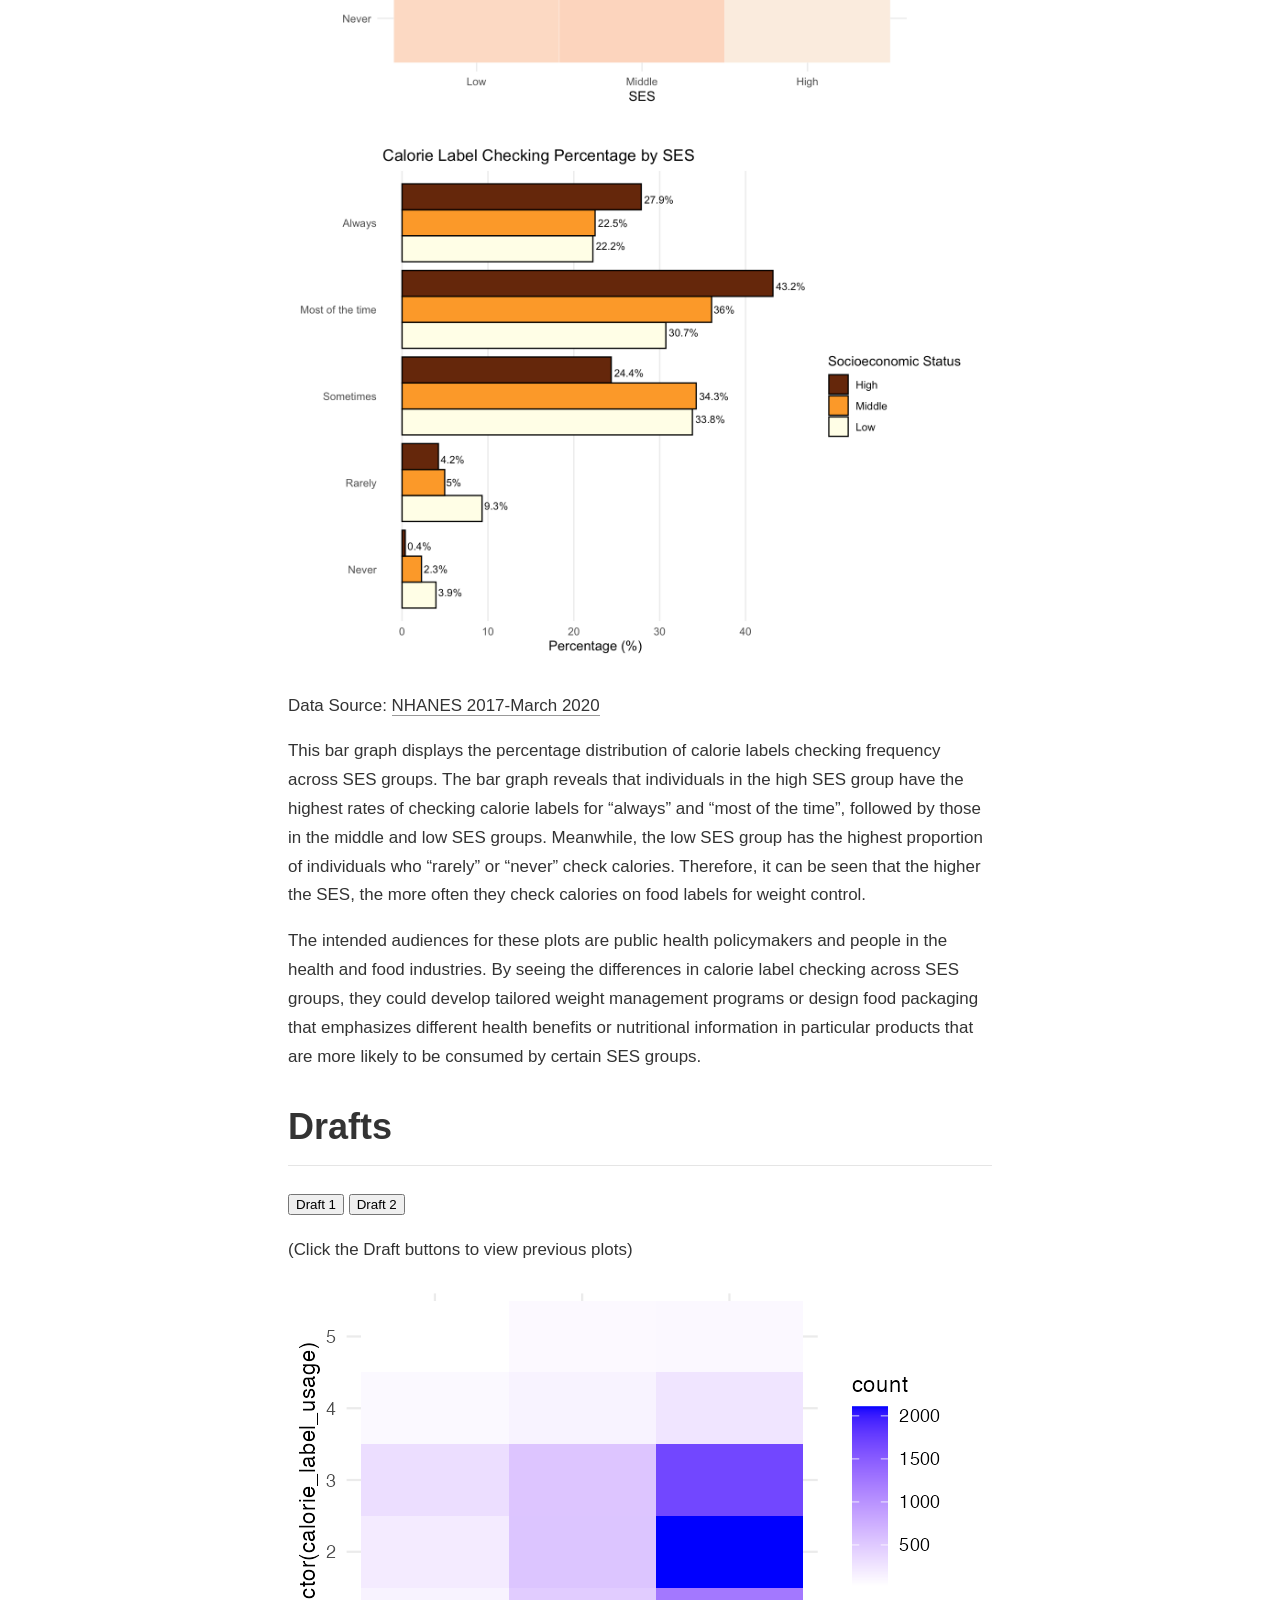
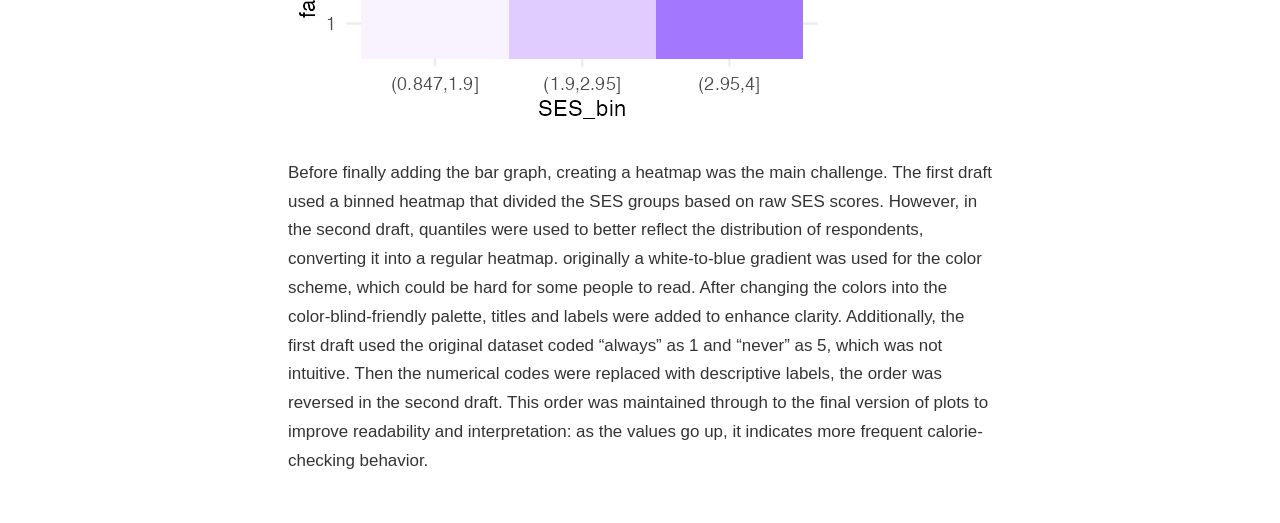
==== commit dfc481ad: "final" ====
--- a/docs/posts/2025-03-07-ses-and-calorie-check-for-weight/index.html
+++ b/docs/posts/2025-03-07-ses-and-calorie-check-for-weight/index.html
@@ -2492,13 +2492,18 @@
 
 </div>
 <h2 id="final-plots">Final Plots</h2>
+<p>These plots were created to examine how socioeconomic status (SES) is associated with the frequency of calorie label checking for weight management. People who want to control their weight often check calorie information when purchasing food. If the frequency of this behavior differs by SES, it could suggest that certain SES groups are more engaged in weight management. For this analysis, I created two final plots, which categorized SES into three groups: low, middle, and high. Individuals below the 25th percentile are classified as low SES, those above the 75th percentile as high SES, and those in between as middle SES.</p>
+<p>First, the heatmap illustrates the total number of responses regarding how often individuals check the calories on food labels by SES group. Darker colors, such as dark red and black, indicate a higher number of responses, while lighter colors represent fewer responses. The ‘rocket’ color option is part of the viridis scale, transitioning from light to dark in a gradient. It is colorblind-friendly while effectively representing value differences in an ordered manner. The heat map shows that more people check calories than those who do not across all SES groups. The “most of the time” and “sometimes” columns of the middle SES group are the darkest, indicating that the middle class uses calorie checks most frequently. However, since it is not easy to directly compare the extent of calorie label checks within SES groups in the heat map, an additional bar graph was created.</p>
 <div class="layout-chunk" data-layout="l-body">
-<p><img src="ses-and-calorie-check-for-weight_files/figure-html5/unnamed-chunk-5-1.png" width="768" /><img src="ses-and-calorie-check-for-weight_files/figure-html5/unnamed-chunk-5-2.png" width="768" /></p>
+<p><img src="ses-and-calorie-check-for-weight_files/figure-html5/unnamed-chunk-5-1.png" width="768" /></p>
+</div>
+<div class="layout-chunk" data-layout="l-body">
+<p><img src="ses-and-calorie-check-for-weight_files/figure-html5/unnamed-chunk-6-1.png" width="768" /></p>
 </div>
 <p>Data Source: <a href="https://wwwn.cdc.gov/nchs/nhanes/continuousnhanes/default.aspx?Cycle=2017-2020">NHANES 2017-March 2020</a></p>
-<div style="height: 30px;">
-
-</div>
+<p>This bar graph displays the percentage distribution of calorie labels checking frequency across SES groups. The bar graph reveals that individuals in the high SES group have the highest rates of checking calorie labels for “always” and “most of the time”, followed by those in the middle and low SES groups. Meanwhile, the low SES group has the highest proportion of individuals who “rarely” or “never” check calories. Therefore, it can be seen that the higher the SES, the more often they check calories on food labels for weight control.</p>
+<p>The intended audiences for these plots are public health policymakers and people in the health and food industries. By seeing the differences in calorie label checking across SES groups, they could develop tailored weight management programs or design food packaging that emphasizes different health benefits or nutritional information in particular products that are more likely to be consumed by certain SES groups.</p>
+<h2 id="drafts">Drafts</h2>
 <div>
 <p><button onclick="showPlot('plot21')">Draft 1</button>
 <button onclick="showPlot('plot22')">Draft 2</button></p>
@@ -2517,6 +2522,7 @@
     document.getElementById(plotId).style.display = "block";
   }
 </script>
+<p>Before finally adding the bar graph, creating a heatmap was the main challenge. The first draft used a binned heatmap that divided the SES groups based on raw SES scores. However, in the second draft, quantiles were used to better reflect the distribution of respondents, converting it into a regular heatmap. originally a white-to-blue gradient was used for the color scheme, which could be hard for some people to read. After changing the colors into the color-blind-friendly palette, titles and labels were added to enhance clarity. Additionally, the first draft used the original dataset coded “always” as 1 and “never” as 5, which was not intuitive. Then the numerical codes were replaced with descriptive labels, the order was reversed in the second draft. This order was maintained through to the final version of plots to improve readability and interpretation: as the values go up, it indicates more frequent calorie-checking behavior.</p>
 <div class="sourceCode" id="cb1"><pre class="sourceCode r distill-force-highlighting-css"><code class="sourceCode r"></code></pre></div>
 <!--radix_placeholder_article_footer-->
 <!--/radix_placeholder_article_footer-->
